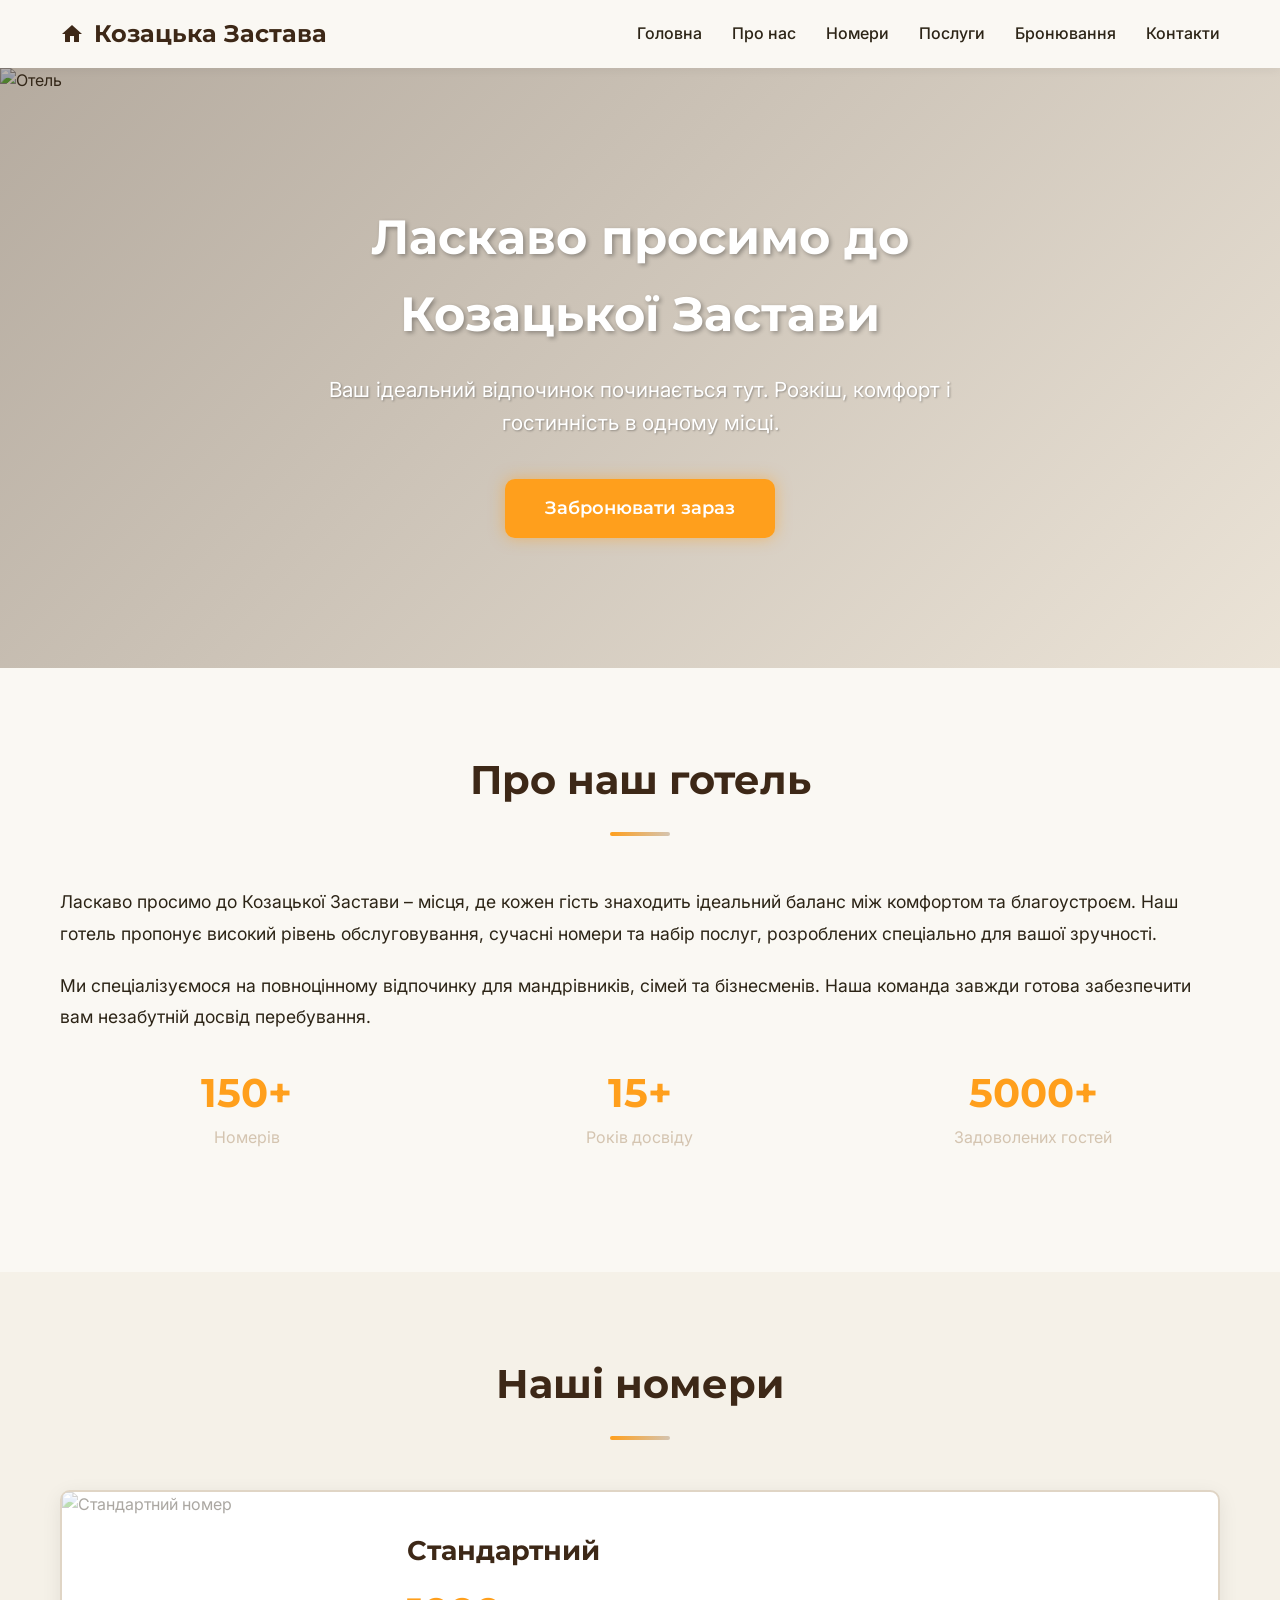
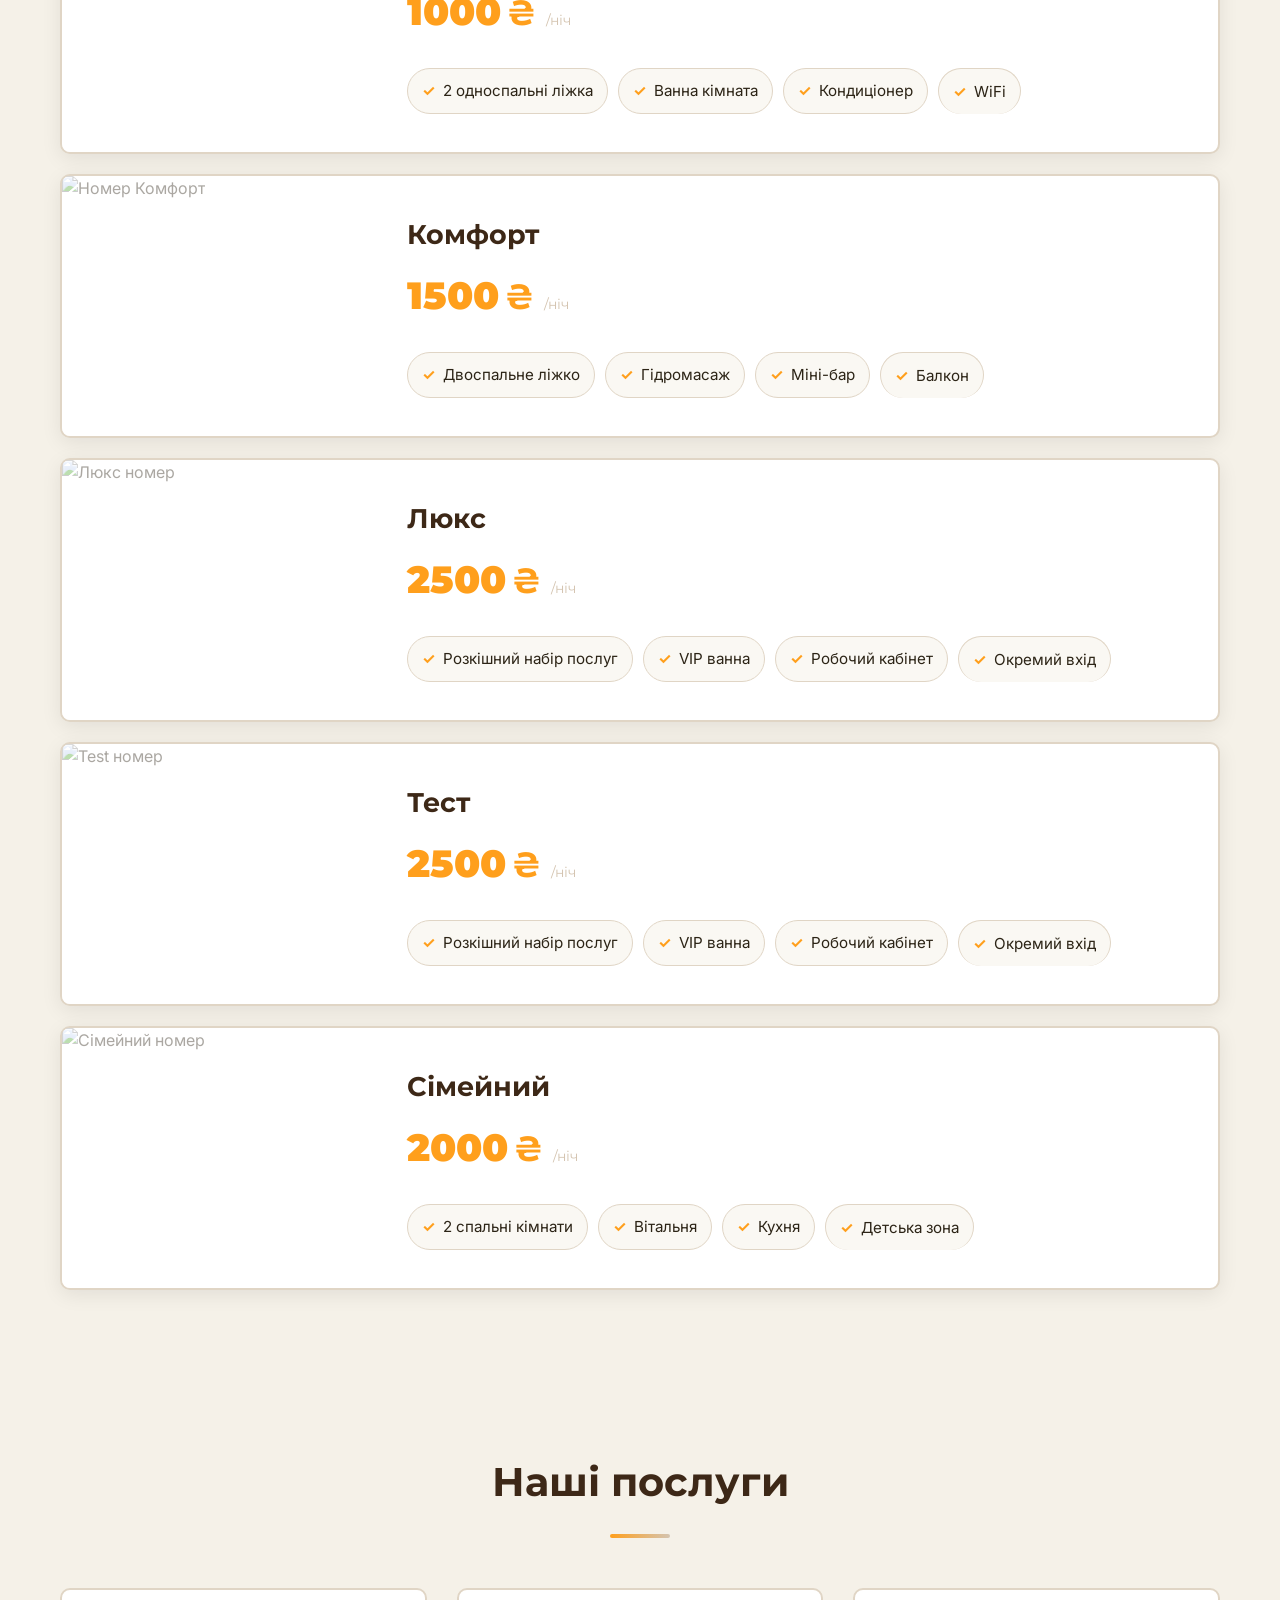
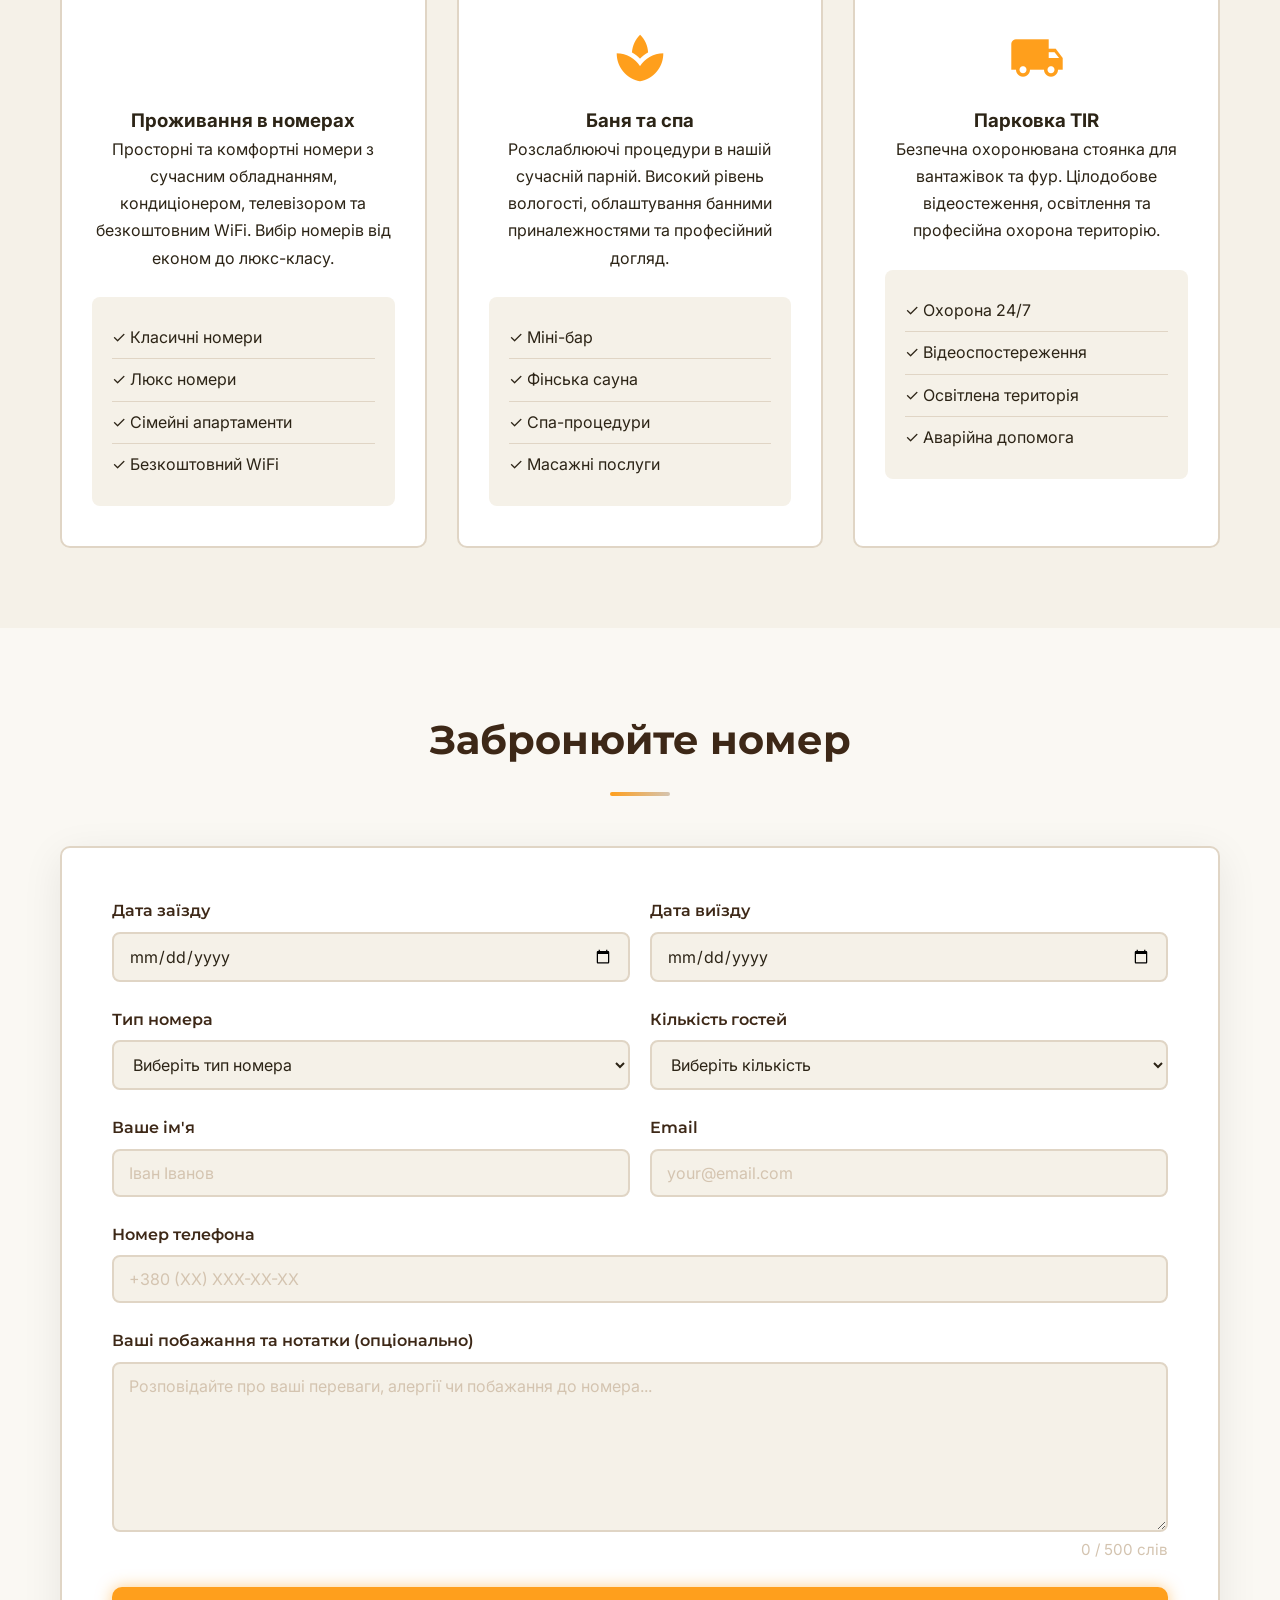
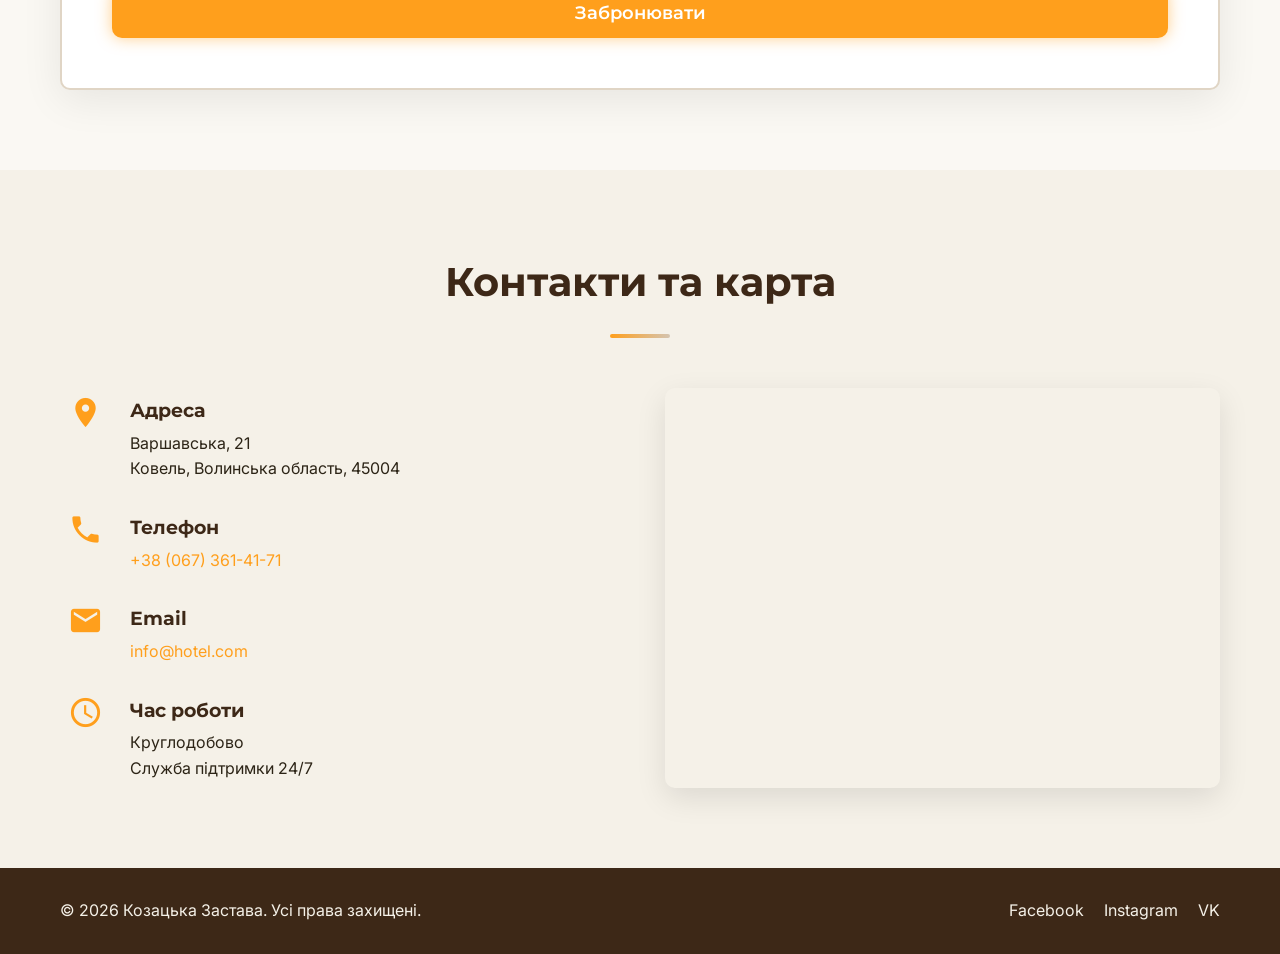
==== index.html @ b46bdb7d "Add files via upload" ====
<!DOCTYPE html>
<html lang="ru">
<head>
    <meta charset="UTF-8">
    <meta name="viewport" content="width=device-width, initial-scale=1.0">
    <title>Козацька Застава - Комфорт та гостинність</title>
    <link rel="stylesheet" href="style.css">
    <!-- Google Fonts -->
    <link href="https://fonts.googleapis.com/css2?family=Inter:wght@300;400;600;700&family=Montserrat:wght@500;600;700&display=swap" rel="stylesheet">
    <!-- Google Material Icons -->
    <link href="https://fonts.googleapis.com/icon?family=Material+Icons" rel="stylesheet">
</head>
<body>
    <!-- Навигация -->
    <nav class="navbar">
        <div class="container">
            <div class="navbar-content">
                <div class="logo">
                    <span class="material-icons logo-icon">home</span>
                    <span class="logo-text">Козацька Застава</span>
                </div>
                <ul class="nav-links">
                    <li><a href="#hero">Головна</a></li>
                    <li><a href="#about">Про нас</a></li>
                    <li><a href="#rooms">Номери</a></li>
                    <li><a href="#services">Послуги</a></li>
                    <li><a href="#booking">Бронювання</a></li>
                    <li><a href="#contacts">Контакти</a></li>
                </ul>
            </div>
        </div>
    </nav>

    <!-- Hero Section -->
    <section id="hero" class="hero">
        <div class="hero-content">
            <h1 class="hero-title">Ласкаво просимо до Козацької Застави</h1>
            <p class="hero-subtitle">Ваш ідеальний відпочинок починається тут. Розкіш, комфорт і гостинність в одному місці.</p>
            <a href="#booking" class="btn btn-primary btn-large">Забронювати зараз</a>
        </div>
        <div class="hero-overlay"></div>
        <img src="https://picsum.photos/seed/hotelhero/1920/1080" alt="Отель" class="hero-image">
    </section>

    <!-- О нас -->
    <section id="about" class="about">
        <div class="container">
            <div class="section-header">
                <h2>Про наш готель</h2>
                <div class="decorative-line"></div>
            </div>
            <div class="about-content fade-in">
                <div class="about-text">
                    <p>Ласкаво просимо до Козацької Застави – місця, де кожен гість знаходить ідеальний баланс між комфортом та благоустроєм. Наш готель пропонує високий рівень обслуговування, сучасні номери та набір послуг, розроблених спеціально для вашої зручності.</p>
                    <p>Ми спеціалізуємося на повноцінному відпочинку для мандрівників, сімей та бізнесменів. Наша команда завжди готова забезпечити вам незабутній досвід перебування.</p>
                    <div class="about-stats">
                        <div class="stat">
                            <span class="stat-number">150+</span>
                            <span class="stat-label">Номерів</span>
                        </div>
                        <div class="stat">
                            <span class="stat-number">15+</span>
                            <span class="stat-label">Років досвіду</span>
                        </div>
                        <div class="stat">
                            <span class="stat-number">5000+</span>
                            <span class="stat-label">Задоволених гостей</span>
                        </div>
                    </div>
                </div>
            </div>
        </div>
    </section>

    <!-- Номера для бронювання -->
    <section id="rooms" class="rooms">
        <div class="container">
            <div class="section-header">
                <h2>Наші номери</h2>
                <div class="decorative-line"></div>
            </div>
            <div class="rooms-grid">
                <!-- Стандартний номер -->
                <div class="room-card fade-in" data-room="standard" tabindex="0" role="button" aria-label="Детальніше про Стандартний номер">
                    <div class="room-image">
                        <img src="https://picsum.photos/seed/standard/800/600" alt="Стандартний номер">
                        <div class="room-overlay"></div>
                    </div>
                    <div class="room-info">
                        <h3>Стандартний</h3>
                        <p class="room-price" data-price-key="standard"><span class="price-value">1000</span>₴ <span>/ніч</span></p>
                        <ul class="room-features">
                            <li>2 односпальні ліжка</li>
                            <li>Ванна кімната</li>
                            <li>Кондиціонер</li>
                            <li>WiFi</li>
                        </ul>
                    </div>
                </div>

                <!-- Комфорт номер -->
                <div class="room-card fade-in" data-room="comfort" tabindex="0" role="button" aria-label="Детальніше про Комфорт номер">
                    <div class="room-image">
                        <img src="https://picsum.photos/seed/comfort/800/600" alt="Номер Комфорт">
                        <div class="room-overlay"></div>
                    </div>
                    <div class="room-info">
                        <h3>Комфорт</h3>
                        <p class="room-price" data-price-key="comfort"><span class="price-value">1500</span>₴ <span>/ніч</span></p>
                        <ul class="room-features">
                            <li>Двоспальне ліжко</li>
                            <li>Гідромасаж</li>
                            <li>Міні-бар</li>
                            <li>Балкон</li>
                        </ul>
                    </div>
                </div>

                <!-- Люкс номер -->
                <div class="room-card fade-in" data-room="luxury" tabindex="0" role="button" aria-label="Детальніше про Люкс номер">
                    <div class="room-image">
                        <img src="https://picsum.photos/seed/luxury/800/600" alt="Люкс номер">
                        <div class="room-overlay"></div>
                    </div>
                    <div class="room-info">
                        <h3>Люкс</h3>
                        <p class="room-price" data-price-key="luxury"><span class="price-value">2500</span>₴ <span>/ніч</span></p>
                        <ul class="room-features">
                            <li>Розкішний набір послуг</li>
                            <li>VIP ванна</li>
                            <li>Робочий кабінет</li>
                            <li>Окремий вхід</li>
                        </ul>
                    </div>
                </div>

                <!-- test номер -->
                <div class="room-card fade-in" data-room="test" tabindex="0" role="button" aria-label="Детальніше про Test номер">
                    <div class="room-image">
                        <img src="https://dynamic-media-cdn.tripadvisor.com/media/photo-o/30/b0/1b/8e/caption.jpg?w=1200&h=-1&s=1" alt="Test номер">
                        <div class="room-overlay"></div>
                    </div>
                    <div class="room-info">
                        <h3>Тест</h3>
                        <p class="room-price" data-price-key="test"><span class="price-value">2500</span>₴ <span>/ніч</span></p>
                        <ul class="room-features">
                            <li>Розкішний набір послуг</li>
                            <li>VIP ванна</li>
                            <li>Робочий кабінет</li>
                            <li>Окремий вхід</li>
                        </ul>
                    </div>
                </div>


                <!-- Сімейний номер -->
                <div class="room-card fade-in" data-room="family" tabindex="0" role="button" aria-label="Детальніше про Сімейний номер">
                    <div class="room-image">
                        <img src="https://picsum.photos/seed/family/800/600" alt="Сімейний номер">
                        <div class="room-overlay"></div>
                    </div>
                    <div class="room-info">
                        <h3>Сімейний</h3>
                        <p class="room-price" data-price-key="family"><span class="price-value">2000</span>₴ <span>/ніч</span></p>
                        <ul class="room-features">
                            <li>2 спальні кімнати</li>
                            <li>Вітальня</li>
                            <li>Кухня</li>
                            <li>Детська зона</li>
                        </ul>
                    </div>
                </div>
            </div>
        </div>
    </section>

    <!-- Послуги -->
    <section id="services" class="services">
        <div class="container">
            <div class="section-header">
                <h2>Наші послуги</h2>
                <div class="decorative-line"></div>
            </div>
            <div class="services-grid">
                <!-- Карточка: Проживание -->
                <div class="service-card fade-in">
                    <div class="service-icon material-icons">bed</div>
                    <h3>Проживання в номерах</h3>
                    <p>Просторні та комфортні номери з сучасним обладнанням, кондиціонером, телевізором та безкоштовним WiFi. Вибір номерів від економ до люкс-класу.</p>
                    <ul class="service-features">
                        <li>✓ Класичні номери</li>
                        <li>✓ Люкс номери</li>
                        <li>✓ Сімейні апартаменти</li>
                        <li>✓ Безкоштовний WiFi</li>
                    </ul>
                </div>

                <!-- Карточка: Баня -->
                <div class="service-card fade-in">
                    <div class="service-icon material-icons">spa</div>
                    <h3>Баня та спа</h3>
                    <p>Розслаблюючі процедури в нашій сучасній парній. Високий рівень вологості, облаштування банними приналежностями та професійний догляд.</p>
                    <ul class="service-features">
                        <li>✓ Міні-бар</li>
                        <li>✓ Фінська сауна</li>
                        <li>✓ Спа-процедури</li>
                        <li>✓ Масажні послуги</li>
                    </ul>
                </div>

                <!-- Карточка: Парковка TIR -->
                <div class="service-card fade-in">
                    <div class="service-icon material-icons">local_shipping</div>
                    <h3>Парковка TIR</h3>
                    <p>Безпечна охоронювана стоянка для вантажівок та фур. Цілодобове відеостеження, освітлення та професійна охорона територію.</p>
                    <ul class="service-features">
                        <li>✓ Охорона 24/7</li>
                        <li>✓ Відеоспостереження</li>
                        <li>✓ Освітлена територія</li>
                        <li>✓ Аварійна допомога</li>
                    </ul>
                </div>
            </div>
        </div>
    </section>

    <!-- Форма бронирования -->
    <section id="booking" class="booking">
        <div class="container">
            <div class="section-header">
                <h2>Забронюйте номер</h2>
                <div class="decorative-line"></div>
            </div>
            <div class="booking-form-wrapper fade-in">
                <form id="bookingForm" class="booking-form">
                    <div class="form-row">
                        <div class="form-group">
                            <label for="checkIn">Дата заїзду</label>
                            <input type="date" id="checkIn" name="checkIn" required>
                        </div>
                        <div class="form-group">
                            <label for="checkOut">Дата виїзду</label>
                            <input type="date" id="checkOut" name="checkOut" required>
                        </div>
                    </div>

                    <div class="form-row">
                        <div class="form-group">
                            <label for="roomType">Тип номера</label>
                            <select id="roomType" name="roomType" required>
                                <option value="">Виберіть тип номера</option>
                                <option value="standard">Стандартний (1000₴/ніч)</option>
                                <option value="comfort">Комфорт (1500₴/ніч)</option>
                                <option value="family">Сімейний (2000₴/ніч)</option>
                                <option value="luxury">Люкс (2500₴/ніч)</option>
                                <option value="test">Тест (3500₴/ніч)</option>

                            </select>
                        </div>
                        <div class="form-group">
                            <label for="guests">Кількість гостей</label>
                            <select id="guests" name="guests" required>
                                <option value="">Виберіть кількість</option>
                                <option value="1">1 гість</option>
                                <option value="2">2 гостей</option>
                                <option value="3">3 гостей</option>
                                <option value="4">4 гостей</option>
                                <option value="5+">5+ гостей</option>
                            </select>
                        </div>
                    </div>

                    <div class="form-row">
                        <div class="form-group">
                            <label for="name">Ваше ім'я</label>
                            <input type="text" id="name" name="name" placeholder="Іван Іванов" required>
                        </div>
                        <div class="form-group">
                            <label for="email">Email</label>
                            <input type="email" id="email" name="email" placeholder="your@email.com" required>
                        </div>
                    </div>

                    <div class="form-row">
                        <div class="form-group full-width">
                            <label for="phone">Номер телефона</label>
                            <input type="tel" id="phone" name="phone" placeholder="+380 (XX) XXX-XX-XX" required>
                        </div>
                    </div>

                    <div class="form-row">
                        <div class="form-group full-width">
                            <label for="notes">Ваші побажання та нотатки (опціонально)</label>
                            <textarea id="notes" name="notes" rows="6" placeholder="Розповідайте про ваші переваги, алергії чи побажання до номера..."></textarea>
                            <div class="notes-meta">
                                <span id="notesCounter">0 / 500 слів</span>
                            </div>
                        </div>
                    </div>

                    <button type="submit" class="btn btn-primary btn-large">Забронювати</button>
                </form>
            </div>
        </div>
    </section>

    <!-- Контакты -->
    <section id="contacts" class="contacts">
        <div class="container">
            <div class="section-header">
                <h2>Контакти та карта</h2>
                <div class="decorative-line"></div>
            </div>
            <div class="contacts-layout">
                <div class="contacts-info fade-in">
                    <div class="contact-item">
                        <span class="contact-icon material-icons">location_on</span>
                        <div>
                            <h4>Адреса</h4>
                            <p>Варшавська, 21<br>Ковель, Волинська область, 45004</p>
                        </div>
                    </div>
                    <div class="contact-item">
                        <span class="contact-icon material-icons">phone</span>
                        <div>
                            <h4>Телефон</h4>
                            <p><a href="tel:+380673614171">+38 (067) 361-41-71</a></p>
                        </div>
                    </div>
                    <div class="contact-item">
                        <span class="contact-icon material-icons">mail</span>
                        <div>
                            <h4>Email</h4>
                            <p><a href="mailto:info@hotel.com">info@hotel.com</a></p>
                        </div>
                    </div>
                    <div class="contact-item">
                        <span class="contact-icon material-icons">schedule</span>
                        <div>
                            <h4>Час роботи</h4>
                            <p>Круглодобово<br>Служба підтримки 24/7</p>
                        </div>
                    </div>
                </div>
                <div class="map-container fade-in">
                    <a href="https://maps.app.goo.gl/u7yx5z7eQkf12KbG8" target="_blank" style="display: block; border-radius: 10px; overflow: hidden; height: 400px;">
                        <iframe src="https://www.google.com/maps/embed?pb=!1m16!1m12!1m3!1d2619.287439282036!2d24.720170000000002!3d51.19130930845501!2m3!1f0!2f0!3f0!3m2!1i1024!2i768!4f13.1!2m1!1s%D0%92%D0%B0%D1%80%D1%88%D0%B0%D0%B2%D1%81%D1%8C%D0%BA%D0%B0%2C%2021%2C%20%D0%9A%D0%BE%D0%B2%D0%B5%D0%BB%D1%8C!5e0!3m2!1suk!2suk!4v1687960800000" width="100%" height="400" style="border:none;" allowfullscreen="" loading="lazy" referrerpolicy="no-referrer-when-downgrade"></iframe>
                    </a>
                </div>
            </div>
        </div>
    </section>

    <!-- Футер -->
    <footer class="footer">
        <div class="container">
            <p>&copy; 2026 Козацька Застава. Усі права захищені.</p>
            <div class="social-links">
                <a href="https://www.youtube.com/watch?v=ZH3tTktC5VQ" class="social-link">Facebook</a>
                <a href="#" class="social-link">Instagram</a>
                <a href="#" class="social-link">VK</a>
            </div>
        </div>
    </footer>

    <!-- Модальне вікно номеру -->
    <div id="roomModal" class="modal room-modal">
        <div class="modal-content room-modal-content">
            <button class="modal-close room-modal-close" type="button" aria-label="Закрити">&times;</button>
            <div class="room-modal-body">
                <div class="room-modal-gallery" id="roomGallery"></div>
                <div class="room-modal-info">
                    <h2 id="roomModalTitle"></h2>
                    <p class="room-modal-price" id="roomModalPrice"></p>
                    <p id="roomModalDescription"></p>
                    <div class="room-modal-section">
                        <h3>Переваги</h3>
                        <ul id="roomModalHighlights"></ul>
                    </div>
                    <div class="room-modal-section">
                        <h3>Що включено</h3>
                        <ul id="roomModalAmenities"></ul>
                    </div>
                </div>
            </div>
        </div>
    </div>

    <!-- Модальное окно подтверждения бронирования -->
    <div id="bookingModal" class="modal">
        <div class="modal-content">
            <div class="modal-close">&times;</div>
            <div class="modal-icon">✓</div>
            <h2>Бронювання підтверджено!</h2>
            <p>Дякуємо за ваше бронювання. Ви можете заскріншотити чек.</p>
            <div class="booking-details" id="bookingDetails"></div>
            <div class="modal-actions">
                <button class="btn btn-primary" id="closeModalBtn" type="button">Закрити</button>
            </div>
        </div>
    </div>

    <script type="text/javascript" src="https://cdn.jsdelivr.net/npm/emailjs-com@3/dist/email.min.js"></script>
    <script src="script.js"></script>
</body>
</html>
---- style.css ----
/* ===========================
   ПЕРЕМЕННЫЕ И БАЗОВЫЕ СТИЛИ
   =========================== */

:root {
    /* Цветовая гамма - бежевые оттенки */
    --primary-beige: #f5f1e8;
    --light-cream: #faf8f3;
    --sand: #e8dcc8;
    --coffee-milk: #d4c4b0;
    --dark-brown: #3d2817;
    --text-dark: #2c2416;
    
    /* Неоновый оранжевый акцент */
    --neon-orange: #ff9f1c;
    --neon-glow: rgba(255, 159, 28, 0.5);
    
    /* Служебные цвета */
    --success: #4caf50;
    --error: #f44336;
    --border-light: #e0d5c5;
    
    /* Размеры */
    --border-radius: 10px;
    --transition: all 0.3s ease;
    
    /* Шрифты */
    --font-main: 'Inter', sans-serif;
    --font-heading: 'Montserrat', sans-serif;
}

* {
    margin: 0;
    padding: 0;
    box-sizing: border-box;
}

html {
    scroll-behavior: smooth;
}

body {
    font-family: var(--font-main);
    background-color: var(--primary-beige);
    color: var(--text-dark);
    line-height: 1.6;
    overflow-x: hidden;
}

/* ===========================
   УТИЛИТЫ И КОНТЕЙНЕРЫ
   =========================== */

.container {
    max-width: 1200px;
    margin: 0 auto;
    padding: 0 20px;
}

.section-header {
    text-align: center;
    margin-bottom: 50px;
}

.section-header h2 {
    font-family: var(--font-heading);
    font-size: 2.5rem;
    color: var(--dark-brown);
    margin-bottom: 20px;
    font-weight: 700;
}

.decorative-line {
    width: 60px;
    height: 4px;
    background: linear-gradient(90deg, var(--neon-orange), var(--coffee-milk));
    margin: 0 auto 30px;
    border-radius: 2px;
}

/* ===========================
   НАВИГАЦИЯ
   =========================== */

.navbar {
    background-color: var(--light-cream);
    padding: 15px 0;
    position: sticky;
    top: 0;
    z-index: 1000;
    box-shadow: 0 2px 10px rgba(0, 0, 0, 0.05);
}

.navbar-content {
    display: flex;
    justify-content: space-between;
    align-items: center;
}

.logo {
    display: flex;
    align-items: center;
    gap: 10px;
    font-family: var(--font-heading);
    font-size: 1.5rem;
    font-weight: 700;
    color: var(--dark-brown);
}

.logo-icon {
    font-size: 2rem;
}

.nav-links {
    display: flex;
    list-style: none;
    gap: 30px;
}

.nav-links a {
    text-decoration: none;
    color: var(--text-dark);
    font-weight: 500;
    transition: var(--transition);
    position: relative;
}

.nav-links a::after {
    content: '';
    position: absolute;
    bottom: -5px;
    left: 0;
    width: 0;
    height: 2px;
    background: var(--neon-orange);
    transition: width 0.3s ease;
}

.nav-links a:hover::after {
    width: 100%;
}

/* ===========================
   КНОПКИ
   =========================== */

.btn {
    padding: 12px 24px;
    border: none;
    border-radius: var(--border-radius);
    font-family: var(--font-heading);
    font-weight: 600;
    cursor: pointer;
    transition: var(--transition);
    text-decoration: none;
    display: inline-block;
    text-align: center;
}

.btn-primary {
    background-color: var(--neon-orange);
    color: white;
    box-shadow: 0 0 15px var(--neon-glow);
}

.btn-primary:hover {
    transform: translateY(-2px);
    box-shadow: 0 0 25px var(--neon-glow), 0 5px 20px rgba(0, 0, 0, 0.1);
}

.btn-secondary {
    background-color: transparent;
    color: var(--dark-brown);
    border: 2px solid var(--dark-brown);
    box-shadow: none;
}

.btn-secondary:hover {
    background-color: var(--coffee-milk);
    color: var(--dark-brown);
}

.btn-primary:active {
    transform: translateY(0);
    box-shadow: 0 0 15px var(--neon-glow), inset 0 2px 5px rgba(0, 0, 0, 0.2);
}

.btn-large {
    padding: 15px 40px;
    font-size: 1.1rem;
}

.modal-actions {
    display: flex;
    justify-content: center;
    gap: 12px;
    flex-wrap: wrap;
    margin-top: 20px;
}

.admin-page .admin-container {
    max-width: 1000px;
    margin: 60px auto;
    padding: 30px 20px;
}

.admin-page .admin-card,
.admin-page .admin-dashboard {
    background: rgba(250, 248, 243, 0.95);
    border: 1px solid var(--border-light);
    border-radius: var(--border-radius);
    box-shadow: 0 10px 30px rgba(0, 0, 0, 0.08);
    padding: 30px;
}

.admin-page .admin-login h1,
.admin-page .admin-dashboard h1 {
    font-family: var(--font-heading);
    margin-bottom: 12px;
    color: var(--dark-brown);
}

.admin-page {
    font-size: 18px;
}

.admin-page .btn {
    padding: 14px 20px;
    font-size: 1.05rem;
}

.admin-page .admin-card,
.admin-page .admin-dashboard {
    transform: translateZ(0);
}

.admin-page label {
    display: block;
    font-weight: 600;
    margin-bottom: 8px;
    color: var(--dark-brown);
}

.admin-page input,
.admin-page select,
.admin-page textarea {
    width: 100%;
    padding: 12px 14px;
    margin-bottom: 20px;
    border: 1px solid var(--border-light);
    border-radius: var(--border-radius);
    background: white;
}

.admin-page table {
    width: 100%;
    border-collapse: collapse;
    margin-top: 20px;
}

.admin-page th,
.admin-page td {
    padding: 16px 14px;
    border: 1px solid var(--border-light);
    vertical-align: top;
    font-size: 1rem;
    white-space: normal;
}

.admin-page th {
    background: var(--light-cream);
    color: var(--dark-brown);
    font-weight: 700;
}

.admin-page .admin-dashboard-header {
    display: flex;
    justify-content: space-between;
    align-items: center;
    gap: 20px;
    flex-wrap: wrap;
}

.admin-table-wrapper {
    margin-top: 18px;
    overflow: auto;
    max-height: 60vh;
    border-radius: 8px;
    background: white;
    padding: 8px;
}

.admin-page table thead th {
    position: sticky;
    top: 0;
    background: var(--light-cream);
    z-index: 2;
}

.admin-page tbody tr:nth-child(odd) {
    background: rgba(240,235,228,0.6);
}

.admin-page td input, .admin-page td select {
    font-size: 0.98rem;
    padding: 8px 10px;
    width: 100%;
    box-sizing: border-box;
}

.admin-page .admin-summary {
    display: grid;
    grid-template-columns: repeat(3, minmax(180px, 1fr));
    gap: 15px;
    margin-top: 20px;
}

.admin-page .summary-card {
    background: var(--primary-beige);
    border: 1px solid var(--border-light);
    border-radius: var(--border-radius);
    padding: 18px;
    text-align: center;
}

.admin-page .summary-card h3 {
    margin-bottom: 10px;
    color: var(--dark-brown);
}

.admin-page .summary-card p {
    font-size: 1.4rem;
    font-weight: 700;
}

.hidden {
    display: none;
}

.admin-delete-btn {
    background-color: #f44336;
    color: white;
    border: none;
}

.admin-delete-btn:hover {
    opacity: 0.9;
}

/* ===========================
   HERO SECTION
   =========================== */

.hero {
    position: relative;
    height: 600px;
    display: flex;
    align-items: center;
    justify-content: center;
    overflow: hidden;
}

.hero-image {
    position: absolute;
    width: 100%;
    height: 100%;
    object-fit: cover;
    z-index: 1;
}

.hero-overlay {
    position: absolute;
    width: 100%;
    height: 100%;
    background: linear-gradient(135deg, rgba(61, 40, 23, 0.35), rgba(212, 196, 176, 0.3));
    z-index: 2;
}

.hero-content {
    position: relative;
    z-index: 3;
    text-align: center;
    color: white;
    max-width: 700px;
    animation: fadeInUp 0.8s ease-out;
}

.hero-title {
    font-family: var(--font-heading);
    font-size: 3rem;
    margin-bottom: 20px;
    font-weight: 700;
    text-shadow: 2px 2px 4px rgba(0, 0, 0, 0.3);
}

.hero-subtitle {
    font-size: 1.3rem;
    margin-bottom: 40px;
    text-shadow: 1px 1px 2px rgba(0, 0, 0, 0.3);
}

@keyframes fadeInUp {
    from {
        opacity: 0;
        transform: translateY(30px);
    }
    to {
        opacity: 1;
        transform: translateY(0);
    }
}

/* ===========================
   О НАС
   =========================== */

.about {
    padding: 80px 0;
    background-color: var(--light-cream);
}

.about-text {
    font-size: 1.1rem;
    color: var(--text-dark);
    line-height: 1.8;
    margin-bottom: 40px;
}

.about-text p {
    margin-bottom: 20px;
}

.about-stats {
    display: grid;
    grid-template-columns: repeat(auto-fit, minmax(150px, 1fr));
    gap: 20px;
    margin-top: 40px;
    row-gap: 30px;
}

.stat {
    display: flex;
    flex-direction: column;
    align-items: center;
    text-align: center;
}

.stat-number {
    font-family: var(--font-heading);
    font-size: 2.5rem;
    color: var(--neon-orange);
    font-weight: 700;
    line-height: 1;
}

.stat-label {
    color: var(--coffee-milk);
    margin-top: 10px;
    font-size: 1rem;
}

/* ===========================
   НОМЕРА
   =========================== */

.rooms {
    padding: 80px 0;
    background-color: var(--primary-beige);
}

.rooms-grid {
    display: flex;
    flex-direction: column;
    gap: 20px;
}

.room-card {
    display: flex;
    flex-direction: row;
    align-items: stretch;
    background-color: white;
    border-radius: var(--border-radius);
    overflow: hidden;
    box-shadow: 0 5px 20px rgba(0, 0, 0, 0.08);
    transition: var(--transition);
    border: 2px solid var(--border-light);
    cursor: pointer;
}

.room-card:hover,
.room-card:focus-visible {
    transform: translateY(-8px);
    box-shadow: 0 15px 40px rgba(255, 159, 28, 0.15);
    border-color: var(--neon-orange);
    outline: none;
}

.room-image {
    position: relative;
    flex: 0 0 320px;
    min-height: 260px;
    overflow: hidden;
}

.room-image img {
    width: 100%;
    height: 100%;
    object-fit: cover;
    transition: var(--transition);
}

.room-overlay {
    position: absolute;
    top: 0;
    left: 0;
    width: 100%;
    height: 100%;
    background-color: rgba(255, 255, 255, 0.6);
    z-index: 2;
    transition: var(--transition);
}

.room-card:hover .room-overlay {
    opacity: 0;
    background-color: rgba(255, 255, 255, 0);
}

.room-card:hover .room-image img {
    transform: scale(1.05);
}

.room-info {
    padding: 25px;
    display: flex;
    flex-direction: column;
    justify-content: center;
    gap: 12px;
}

.room-info h3 {
    font-family: var(--font-heading);
    font-size: 1.7rem;
    color: var(--dark-brown);
    margin-bottom: 0;
    font-weight: 700;
}

.room-price {
    font-size: 2.2rem;
    color: var(--neon-orange);
    font-weight: 700;
    margin-bottom: 15px;
    font-family: var(--font-heading);
}

.room-price span {
    font-size: 0.9rem;
    color: var(--coffee-milk);
    font-weight: 400;
}

/* Make the numeric price prominent even though other spans are smaller */
.room-price .price-value {
    font-size: 2.4rem;
    color: var(--neon-orange);
    font-weight: 900;
    line-height: 1;
    margin-right: 6px;
}

.room-features {
    list-style: none;
    display: flex;
    flex-wrap: wrap;
    gap: 10px;
    padding: 0;
    margin: 0;
}

.room-features li {
    font-size: 0.95rem;
    color: var(--text-dark);
    padding: 10px 14px;
    border-radius: 999px;
    background-color: var(--light-cream);
    border: 1px solid var(--border-light);
    position: relative;
    display: inline-flex;
    align-items: center;
    min-width: fit-content;
}

.room-features li::before {
    content: '✓';
    margin-right: 8px;
    color: var(--neon-orange);
    font-weight: 700;
    position: static;
}

.room-features li:last-child {
    border-bottom: none;
}

.room-modal .modal-content {
    max-width: 1000px;
    width: min(95vw, 1000px);
    padding: 30px;
}

.room-modal-body {
    display: grid;
    grid-template-columns: 1.1fr 0.9fr;
    gap: 30px;
    align-items: start;
}

.room-modal-gallery {
    display: grid;
    gap: 12px;
}

.room-modal-gallery img {
    width: 100%;
    height: 220px;
    object-fit: cover;
    border-radius: 12px;
    border: 2px solid var(--border-light);
}

.room-modal-info h2 {
    font-family: var(--font-heading);
    color: var(--dark-brown);
    margin-bottom: 8px;
}

.room-modal-price {
    font-size: 1.6rem;
    font-weight: 700;
    color: var(--neon-orange);
    margin-bottom: 12px;
}

.room-modal-info p {
    color: var(--text-dark);
    margin-bottom: 16px;
    line-height: 1.7;
}

.room-modal-section {
    margin-top: 20px;
}

.room-modal-section h3 {
    font-family: var(--font-heading);
    color: var(--dark-brown);
    margin-bottom: 10px;
}

.room-modal-section ul {
    list-style: none;
    padding-left: 0;
}

.room-modal-section li {
    padding: 8px 0;
    padding-left: 20px;
    position: relative;
    border-bottom: 1px solid var(--border-light);
}

.room-modal-section li::before {
    content: '•';
    position: absolute;
    left: 0;
    color: var(--neon-orange);
    font-weight: 700;
}

.room-modal-section li:last-child {
    border-bottom: none;
}

/* ===========================
   УСЛУГИ
   =========================== */

.services {
    padding: 80px 0;
    background-color: var(--primary-beige);
}

.services-grid {
    display: grid;
    grid-template-columns: repeat(auto-fit, minmax(300px, 1fr));
    gap: 30px;
}

.service-card {
    background-color: white;
    padding: 40px 30px;
    border-radius: var(--border-radius);
    border: 2px solid var(--border-light);
    text-align: center;
    transition: var(--transition);
    position: relative;
    overflow: hidden;
}

.service-card::before {
    content: '';
    position: absolute;
    top: 0;
    left: -100%;
    width: 100%;
    height: 100%;
    background: linear-gradient(90deg, transparent, rgba(255, 159, 28, 0.1), transparent);
    transition: left 0.5s ease;
}

.service-card:hover {
    transform: translateY(-10px) scale(1.02);
    box-shadow: 0 15px 40px rgba(255, 159, 28, 0.15);
    border-color: var(--neon-orange);
}

.service-card:hover::before {
    left: 100%;
}

.service-icon {
    font-size: 3rem;
    margin-bottom: 20px;
    display: inline-block;
}

.service-icon.material-icons {
    font-size: 3.5rem;
    margin-bottom: 20px;
    display: inline-block;
    color: var(--neon-orange);
    font-family: 'Material Icons';
}

.service-card p {
    color: var(--text-dark);
    margin-bottom: 25px;
    line-height: 1.7;
}

.service-features {
    list-style: none;
    text-align: left;
    background-color: var(--primary-beige);
    padding: 20px;
    border-radius: 8px;
    margin-top: 20px;
}

.service-features li {
    padding: 8px 0;
    color: var(--text-dark);
    border-bottom: 1px solid var(--border-light);
}

.service-features li:last-child {
    border-bottom: none;
}

/* ===========================
   ФОРМА БРОНИРОВАНИЯ
   =========================== */

.booking {
    padding: 80px 0;
    background-color: var(--light-cream);
}

.booking-form-wrapper {
    background-color: white;
    padding: 50px;
    border-radius: var(--border-radius);
    box-shadow: 0 10px 40px rgba(0, 0, 0, 0.08);
    border: 2px solid var(--border-light);
}

.booking-form {
    display: flex;
    flex-direction: column;
    gap: 25px;
}

.form-row {
    display: grid;
    grid-template-columns: repeat(auto-fit, minmax(250px, 1fr));
    gap: 20px;
}

.form-group {
    display: flex;
    flex-direction: column;
}

.form-group.full-width {
    grid-column: 1 / -1;
}

.form-group label {
    font-family: var(--font-heading);
    font-weight: 600;
    color: var(--dark-brown);
    margin-bottom: 8px;
}

.form-group input,
.form-group select,
.form-group textarea {
    padding: 12px 15px;
    border: 2px solid var(--border-light);
    border-radius: 8px;
    font-family: var(--font-main);
    font-size: 1rem;
    color: var(--text-dark);
    background-color: var(--primary-beige);
    transition: var(--transition);
}

.form-group input:focus,
.form-group select:focus,
.form-group textarea:focus {
    outline: none;
    border-color: var(--neon-orange);
    background-color: white;
    box-shadow: 0 0 10px var(--neon-glow);
}

.form-group textarea {
    min-height: 170px;
}

.form-group input::placeholder,
.form-group textarea::placeholder {
    color: var(--coffee-milk);
}

/* ===========================
   КОНТАКТЫ
   =========================== */

.contacts {
    padding: 80px 0;
    background-color: var(--primary-beige);
}

.contacts-layout {
    display: grid;
    grid-template-columns: 1fr 1fr;
    gap: 50px;
    align-items: center;
}

.contacts-info {
    display: flex;
    flex-direction: column;
    gap: 30px;
}

.contact-item {
    display: flex;
    gap: 20px;
    align-items: flex-start;
}

.contact-icon {
    font-size: 2rem;
    min-width: 50px;
    text-align: center;
}

.contact-icon.material-icons {
    font-size: 2.2rem;
    min-width: 50px;
    text-align: center;
    color: var(--neon-orange);
    font-family: 'Material Icons';
}

.contact-item h4 {
    font-family: var(--font-heading);
    color: var(--dark-brown);
    margin-bottom: 5px;
    font-size: 1.2rem;
}

.contact-item p {
    color: var(--text-dark);
    line-height: 1.6;
}

.contact-item a {
    color: var(--neon-orange);
    text-decoration: none;
    transition: var(--transition);
}

.contact-item a:hover {
    text-decoration: underline;
}

.map-container {
    border-radius: var(--border-radius);
    overflow: hidden;
    box-shadow: 0 10px 30px rgba(0, 0, 0, 0.1);
}

/* ===========================
   ФУТЕР
   =========================== */

.footer {
    background-color: var(--dark-brown);
    color: var(--primary-beige);
    padding: 30px 0;
    text-align: center;
}

.footer .container {
    display: flex;
    justify-content: space-between;
    align-items: center;
}

.social-links {
    display: flex;
    gap: 20px;
}

.social-link {
    color: var(--primary-beige);
    text-decoration: none;
    transition: var(--transition);
}

.social-link:hover {
    color: var(--neon-orange);
}

/* ===========================
   МОДАЛЬНОЕ ОКНО
   =========================== */

.modal {
    display: none;
    position: fixed;
    z-index: 2000;
    left: 0;
    top: 0;
    width: 100%;
    height: 100%;
    background-color: rgba(0, 0, 0, 0.5);
    align-items: center;
    justify-content: center;
    animation: fadeIn 0.3s ease-out;
    overflow-y: auto;
    padding: 20px;
}

.modal.show {
    display: flex;
}

.modal-content {
    background-color: var(--light-cream);
    padding: 40px;
    border-radius: var(--border-radius);
    text-align: center;
    max-width: 500px;
    width: 100%;
    position: relative;
    animation: slideIn 0.3s ease-out;
    border: 2px solid var(--neon-orange);
    box-shadow: 0 0 30px var(--neon-glow);
    max-height: 90vh;
    overflow-y: auto;
}

.modal-close {
    position: absolute;
    top: 15px;
    right: 20px;
    font-size: 2rem;
    cursor: pointer;
    color: var(--text-dark);
    transition: var(--transition);
}

.modal-close:hover {
    color: var(--neon-orange);
}

.modal-icon {
    font-size: 4rem;
    margin-bottom: 20px;
    animation: scaleIn 0.5s ease-out 0.1s both;
}

.modal-content h2 {
    font-family: var(--font-heading);
    color: var(--dark-brown);
    margin-bottom: 15px;
    font-size: 1.8rem;
}

.modal-content p {
    color: var(--text-dark);
    margin-bottom: 25px;
}

.booking-details {
    background-color: var(--primary-beige);
    padding: 20px;
    border-radius: 8px;
    margin-bottom: 25px;
    text-align: left;
}

.booking-details p {
    margin-bottom: 10px;
    display: flex;
    justify-content: space-between;
    border-bottom: 1px solid var(--border-light);
    padding-bottom: 10px;
    gap: 12px;
    flex-wrap: wrap;
}

.booking-details p span,
.booking-details p strong {
    min-width: 120px;
}

.booking-details p strong {
    flex: 1;
    color: var(--dark-brown);
    word-break: break-word;
    white-space: pre-wrap;
}

.booking-details p strong.booking-notes {
    display: block;
    margin-top: 4px;
    color: #4b4b4b;
}

.booking-details p:last-child {
    border-bottom: none;
}

.notes-meta {
    margin-top: 8px;
    text-align: right;
    font-size: 0.9rem;
    color: var(--coffee-milk);
}

#notes {
    resize: vertical;
}

.notes-meta {
    margin-top: 6px;
    font-size: 0.95rem;
    color: var(--coffee-milk);
}

.admin-page #detailFields > div {
    display: flex;
    justify-content: space-between;
    gap: 12px;
    align-items: flex-start;
    flex-wrap: wrap;
    margin-bottom: 10px;
}

.admin-page #detailFields > div div:last-child {
    flex: 1;
    text-align: right;
    white-space: pre-wrap;
    word-break: break-word;
}

.booking-details strong {
    color: var(--dark-brown);
}

@keyframes fadeIn {
    from {
        opacity: 0;
    }
    to {
        opacity: 1;
    }
}

@keyframes slideIn {
    from {
        transform: translateY(-50px);
        opacity: 0;
    }
    to {
        transform: translateY(0);
        opacity: 1;
    }
}

@keyframes scaleIn {
    from {
        transform: scale(0);
        opacity: 0;
    }
    to {
        transform: scale(1);
        opacity: 1;
    }
}

/* ===========================
   FADE-IN ПРИ ПРОКРУТКЕ
   =========================== */

.fade-in {
    opacity: 0;
    transform: translateY(30px);
    transition: opacity 0.6s ease-out, transform 0.6s ease-out;
}

.fade-in.visible {
    opacity: 1;
    transform: translateY(0);
}

/* ===========================
   АДАПТИВНЫЕ СТИЛИ
   =========================== */

@media (max-width: 1024px) {
    .navbar-content {
        flex-direction: column;
        gap: 20px;
    }

    .nav-links {
        gap: 20px;
    }

    .hero-title {
        font-size: 2.2rem;
    }

    .hero-subtitle {
        font-size: 1.1rem;
    }

    .section-header h2 {
        font-size: 2rem;
    }

    .contacts-layout {
        grid-template-columns: 1fr;
    }

    .footer .container {
        flex-direction: column;
        gap: 20px;
    }
}

@media (max-width: 768px) {
    .nav-links {
        flex-wrap: wrap;
        gap: 15px;
        justify-content: center;
    }

    .hero {
        height: 400px;
    }

    .hero-title {
        font-size: 1.8rem;
    }

    .hero-subtitle {
        font-size: 1rem;
        margin-bottom: 20px;
    }

    .btn-large {
        padding: 12px 30px;
        font-size: 1rem;
    }

    .section-header h2 {
        font-size: 1.8rem;
    }

    .about-stats {
        grid-template-columns: repeat(3, 1fr);
        gap: 15px;
    }

    .services-grid {
        grid-template-columns: 1fr;
        gap: 20px;
    }

    .rooms-grid {
        flex-direction: column;
        gap: 20px;
    }

    .booking-form-wrapper {
        padding: 30px 20px;
    }

    .form-row {
        grid-template-columns: 1fr;
    }

    .modal-content {
        max-width: 90%;
        padding: 30px 20px;
    }

    .modal-content h2 {
        font-size: 1.4rem;
    }
}

@media (max-width: 480px) {
    .container {
        padding: 0 15px;
    }

    .logo {
        font-size: 1.2rem;
    }

    .nav-links {
        gap: 10px;
        font-size: 0.9rem;
    }

    .hero {
        height: 300px;
    }

    .hero-title {
        font-size: 1.5rem;
        margin-bottom: 15px;
    }

    .hero-subtitle {
        font-size: 0.95rem;
        margin-bottom: 15px;
    }

    .section-header h2 {
        font-size: 1.5rem;
        margin-bottom: 15px;
    }

    .about,
    .services,
    .rooms,
    .booking,
    .contacts {
        padding: 40px 0;
    }

    .service-card {
        padding: 20px 15px;
    }

    .room-card {
        border: 1px solid var(--border-light);
        flex-direction: column;
    }

    .room-image {
        width: 100%;
        flex: none;
        height: 200px;
    }

    .room-info {
        padding: 15px;
    }

    .room-info h3 {
        font-size: 1.2rem;
    }

    .room-price {
        font-size: 1.5rem;
    }

    .about-stats {
        grid-template-columns: 1fr;
    }

    .stat-number {
        font-size: 2rem;
    }

    .booking-form-wrapper {
        padding: 20px 15px;
    }

    .booking-form {
        gap: 15px;
    }

    .form-group input,
    .form-group select,
    .form-group textarea {
        padding: 10px 12px;
        font-size: 16px;
    }

    .modal-content {
        padding: 25px 15px;
    }

    .contact-item {
        gap: 15px;
    }

    .contact-icon {
        font-size: 1.8rem;
    }
}
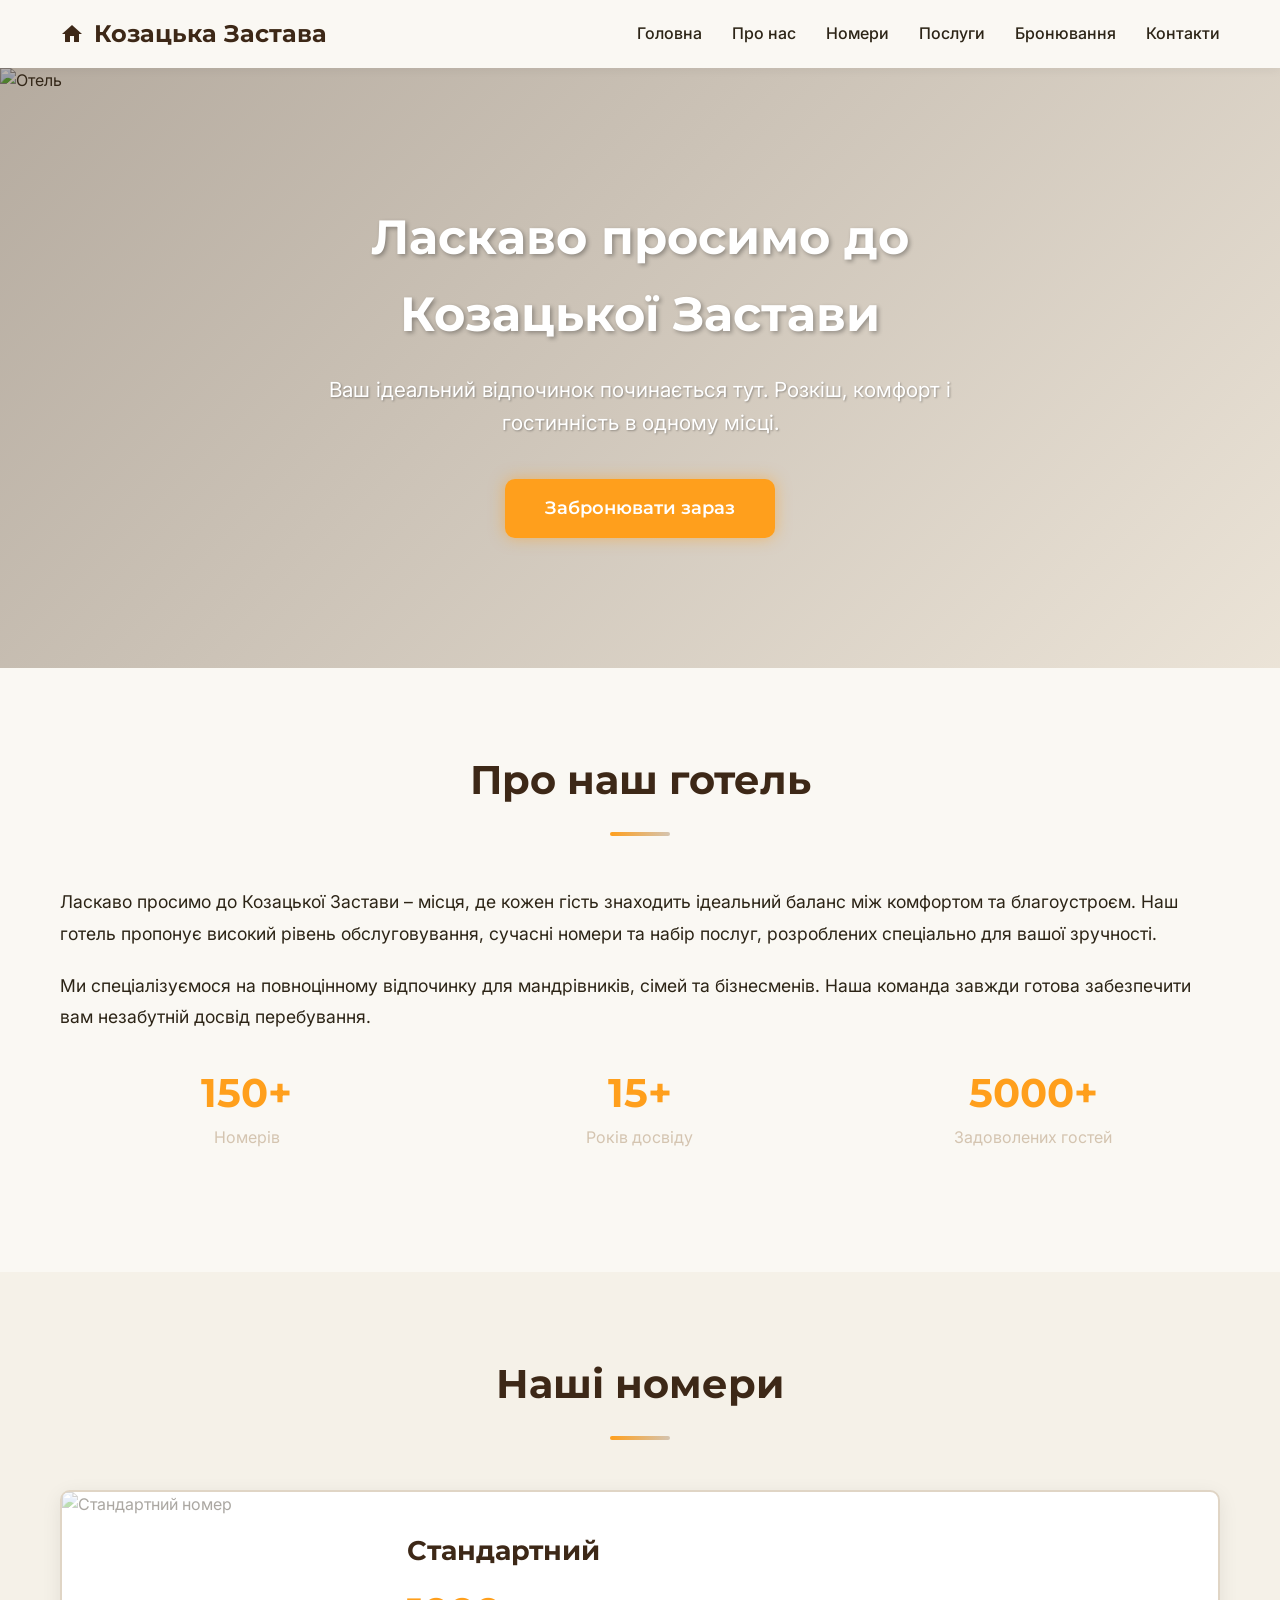
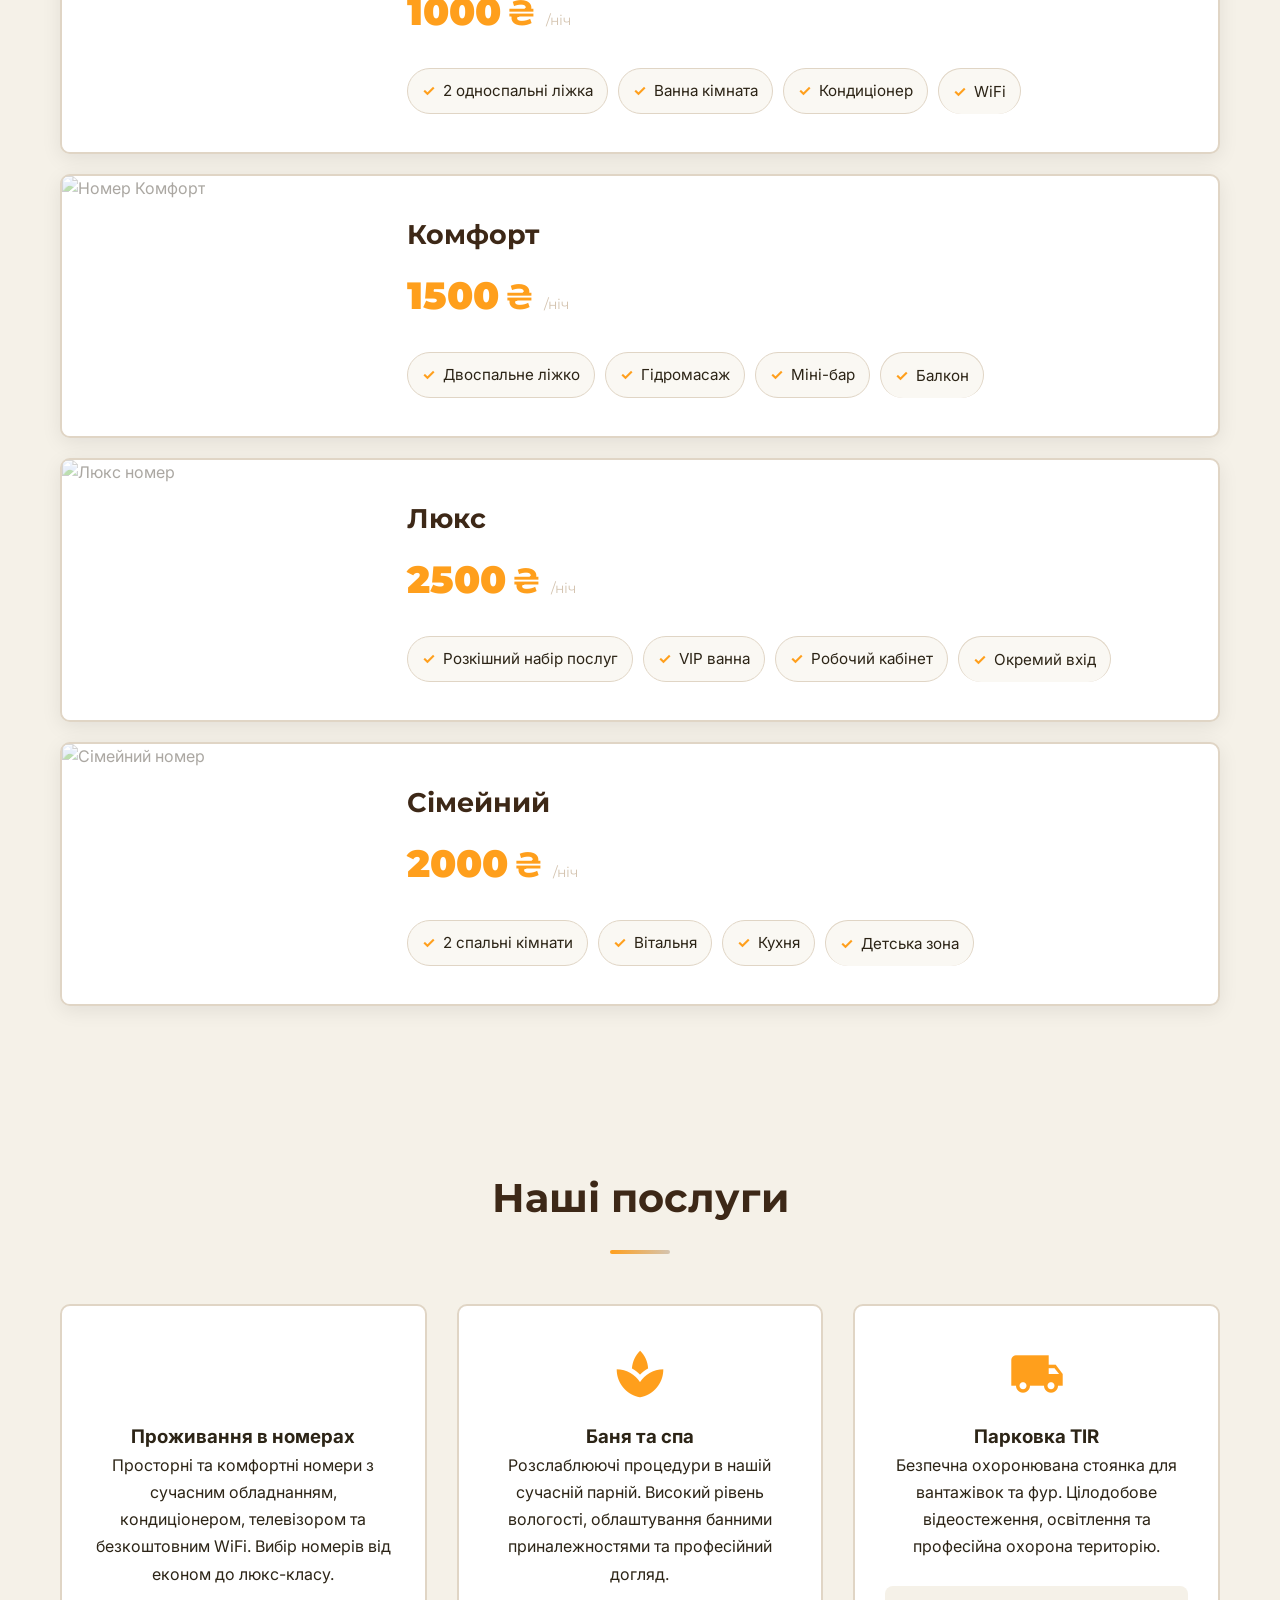
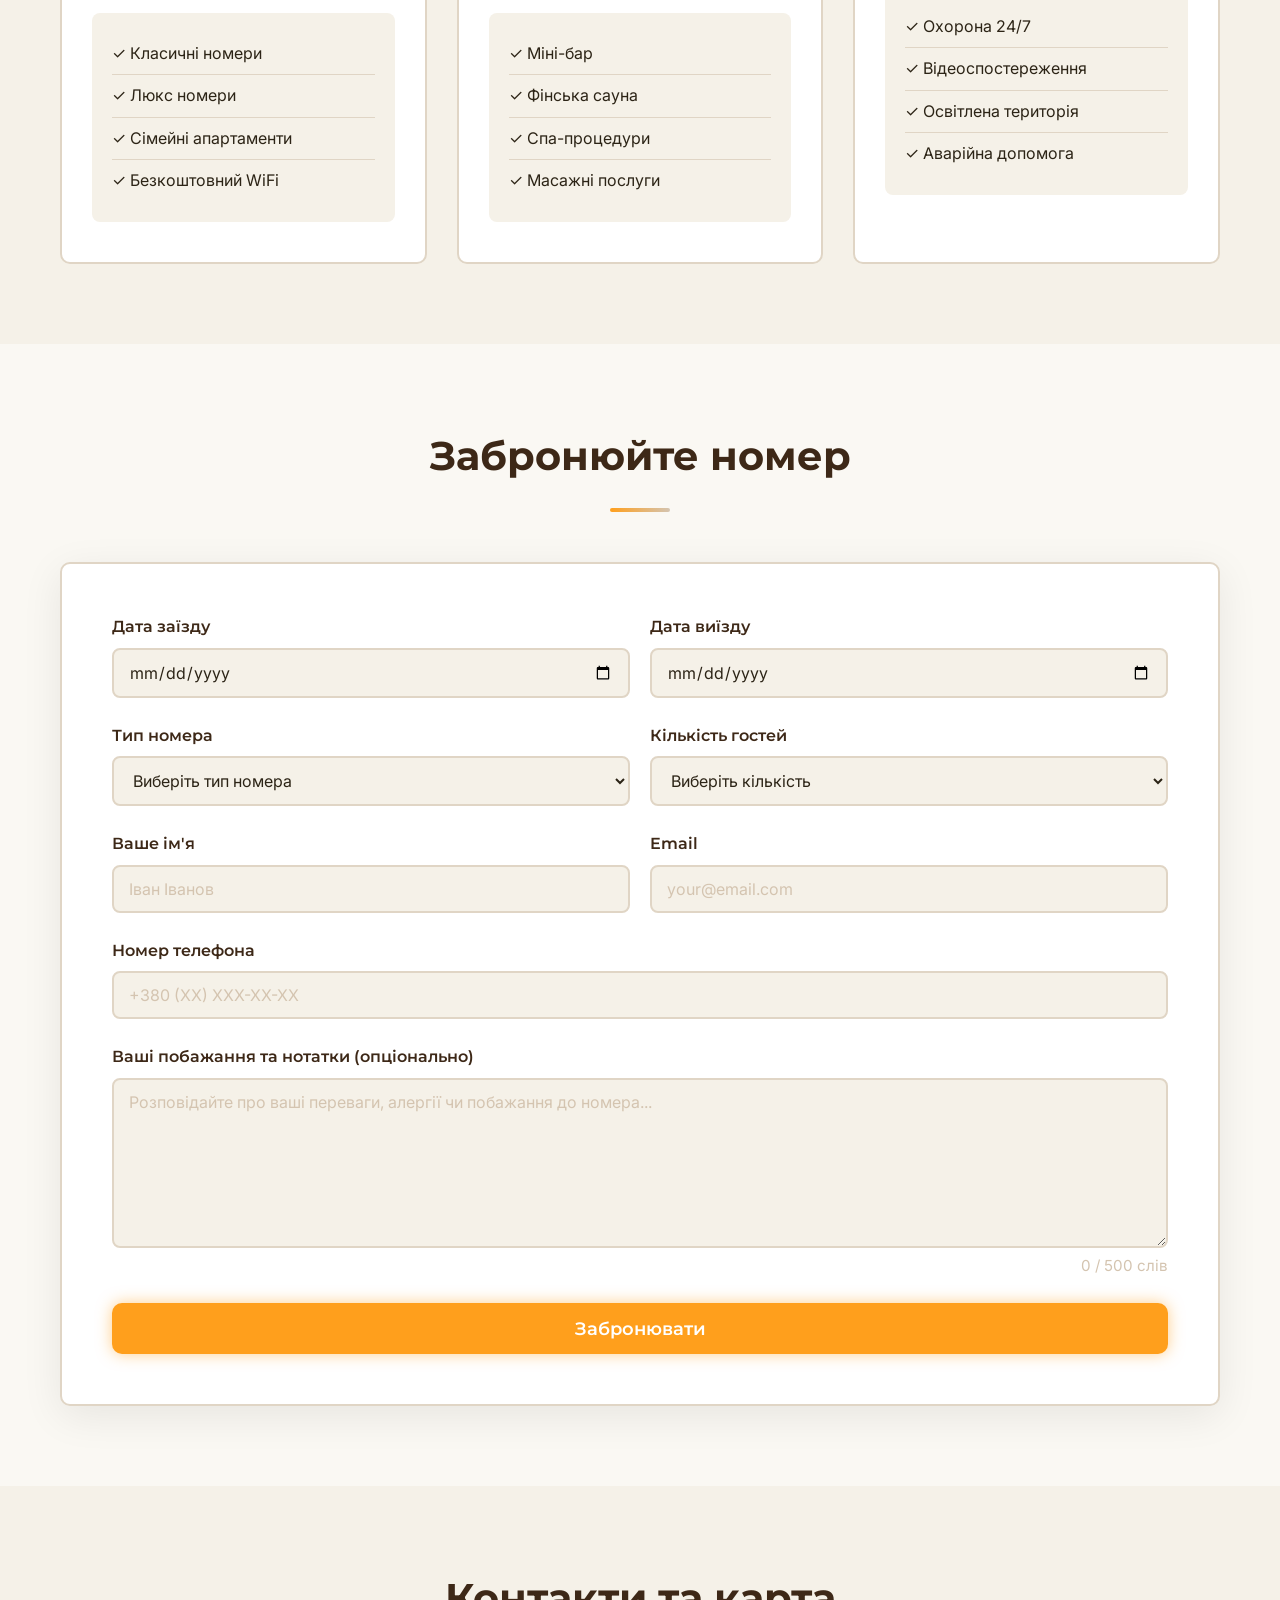
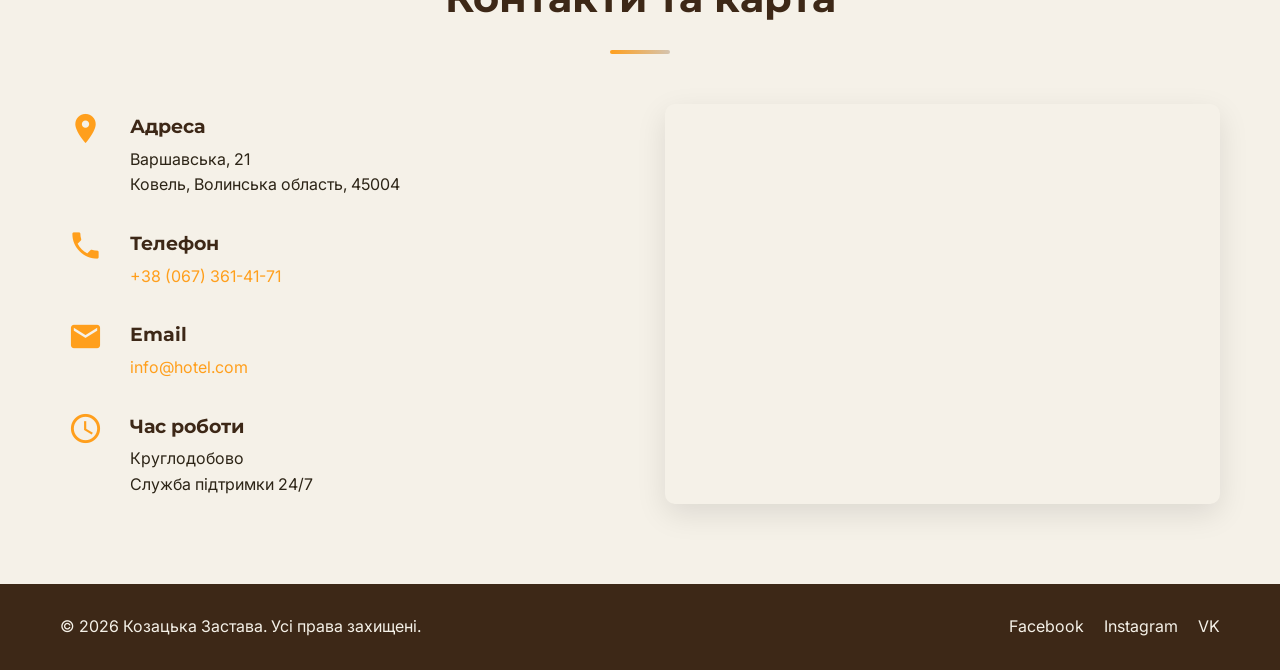
==== commit 5f09ecff: "Add files via upload" ====
--- a/index.html
+++ b/index.html
@@ -134,25 +134,6 @@
                     </div>
                 </div>
 
-                <!-- test номер -->
-                <div class="room-card fade-in" data-room="test" tabindex="0" role="button" aria-label="Детальніше про Test номер">
-                    <div class="room-image">
-                        <img src="https://dynamic-media-cdn.tripadvisor.com/media/photo-o/30/b0/1b/8e/caption.jpg?w=1200&h=-1&s=1" alt="Test номер">
-                        <div class="room-overlay"></div>
-                    </div>
-                    <div class="room-info">
-                        <h3>Тест</h3>
-                        <p class="room-price" data-price-key="test"><span class="price-value">2500</span>₴ <span>/ніч</span></p>
-                        <ul class="room-features">
-                            <li>Розкішний набір послуг</li>
-                            <li>VIP ванна</li>
-                            <li>Робочий кабінет</li>
-                            <li>Окремий вхід</li>
-                        </ul>
-                    </div>
-                </div>
-
-
                 <!-- Сімейний номер -->
                 <div class="room-card fade-in" data-room="family" tabindex="0" role="button" aria-label="Детальніше про Сімейний номер">
                     <div class="room-image">
@@ -253,7 +234,6 @@
                                 <option value="comfort">Комфорт (1500₴/ніч)</option>
                                 <option value="family">Сімейний (2000₴/ніч)</option>
                                 <option value="luxury">Люкс (2500₴/ніч)</option>
-                                <option value="test">Тест (3500₴/ніч)</option>
 
                             </select>
                         </div>
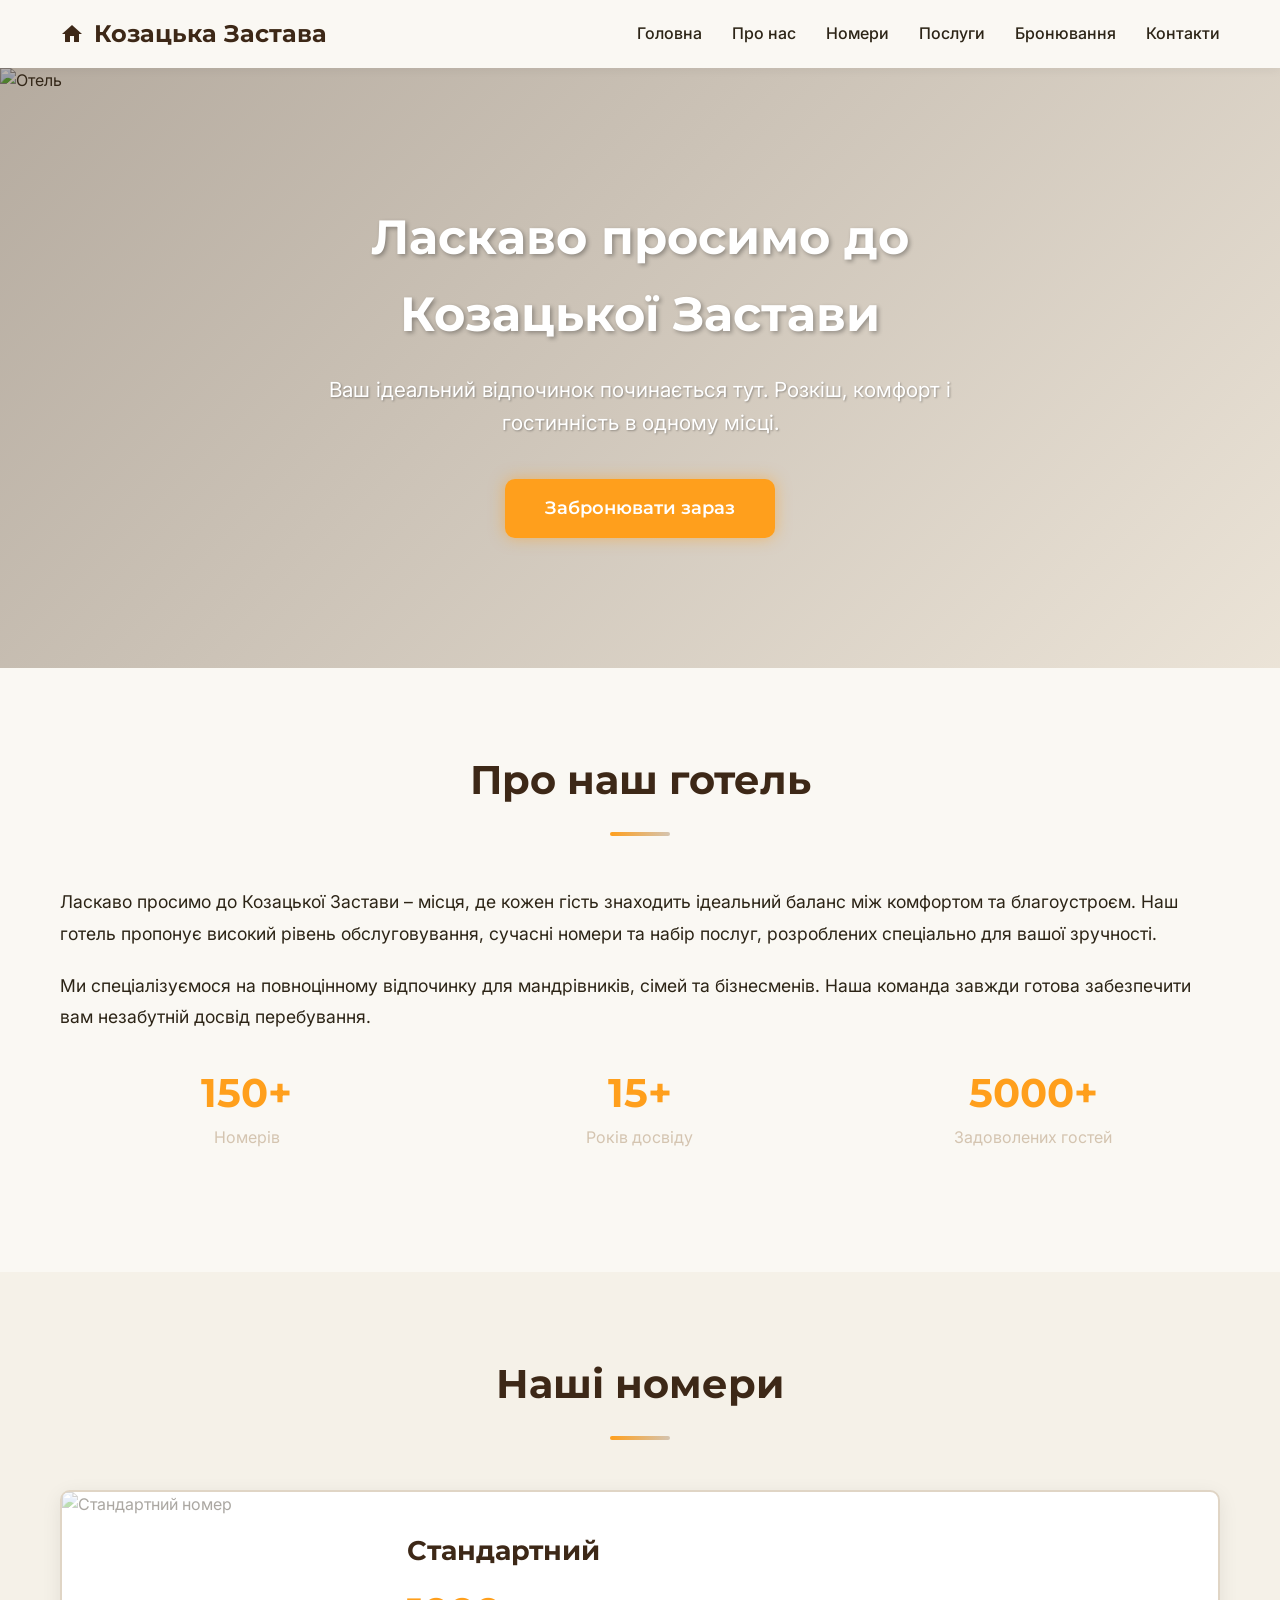
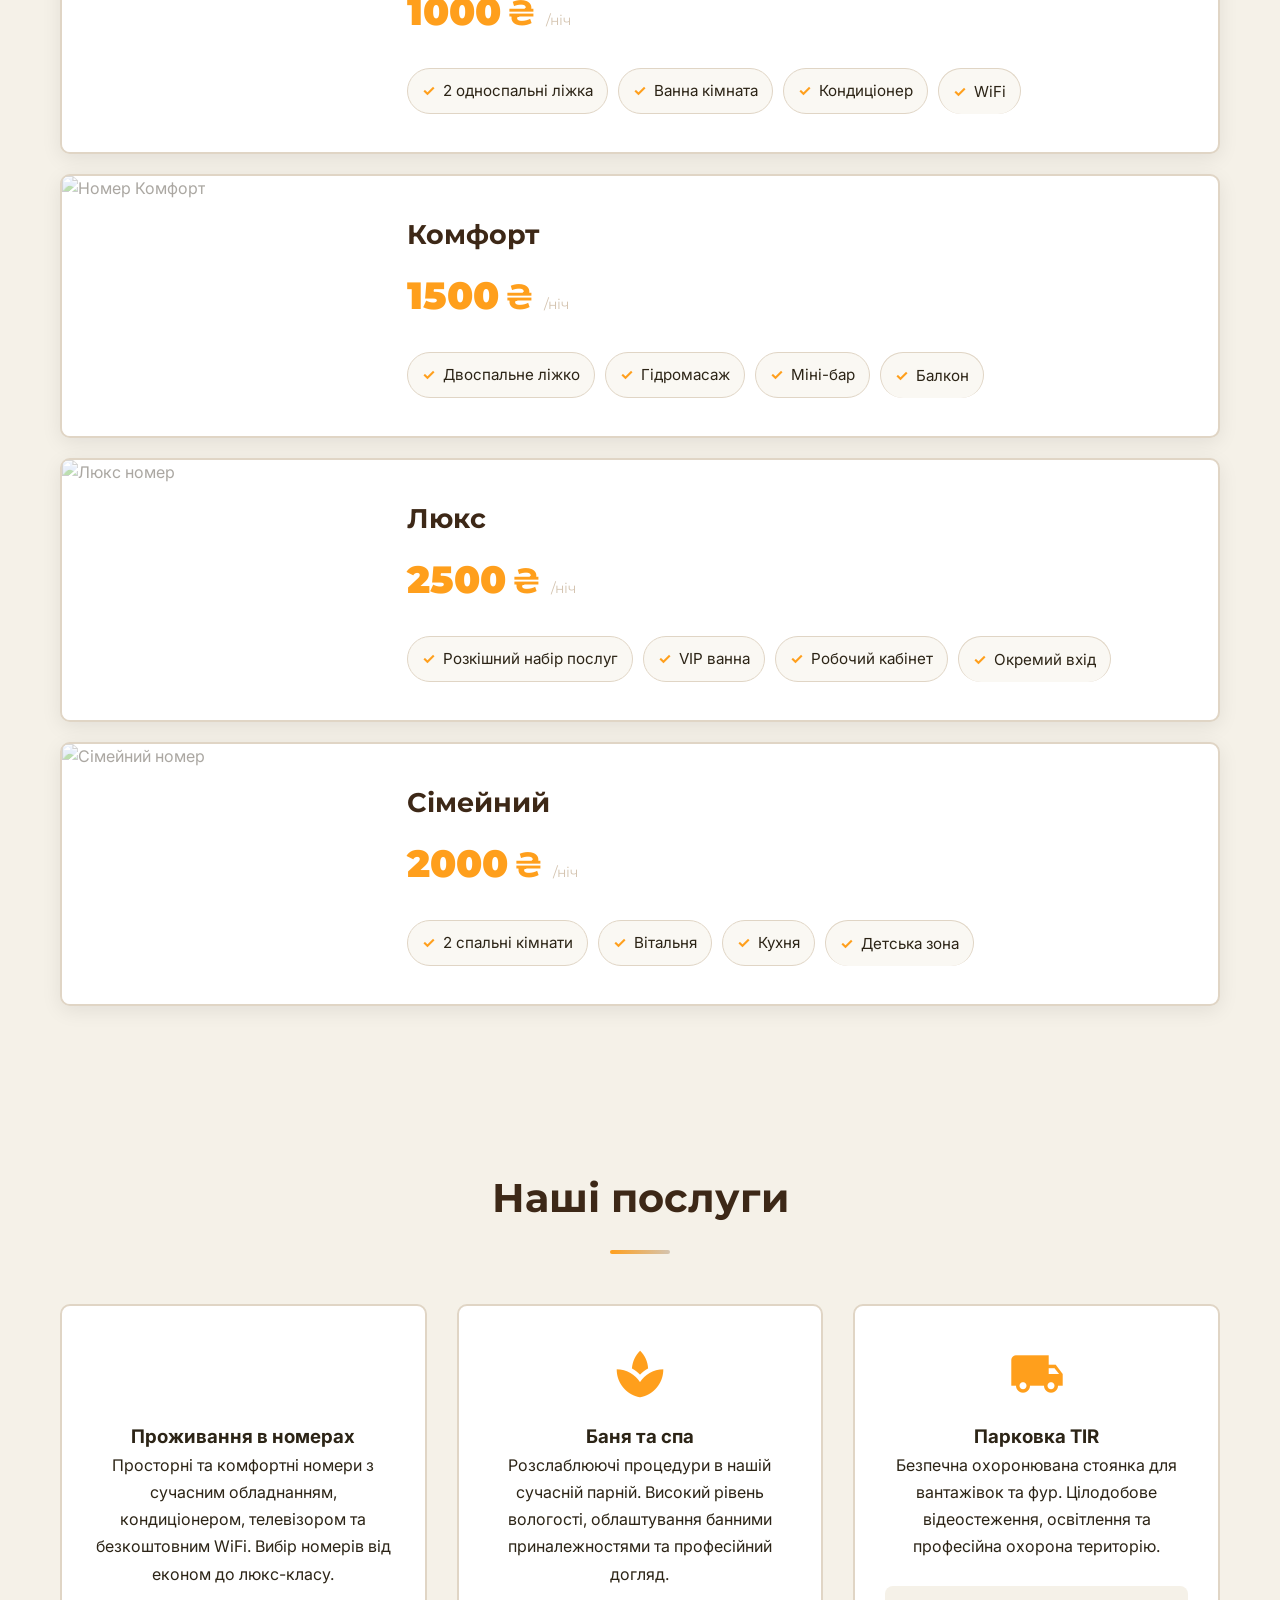
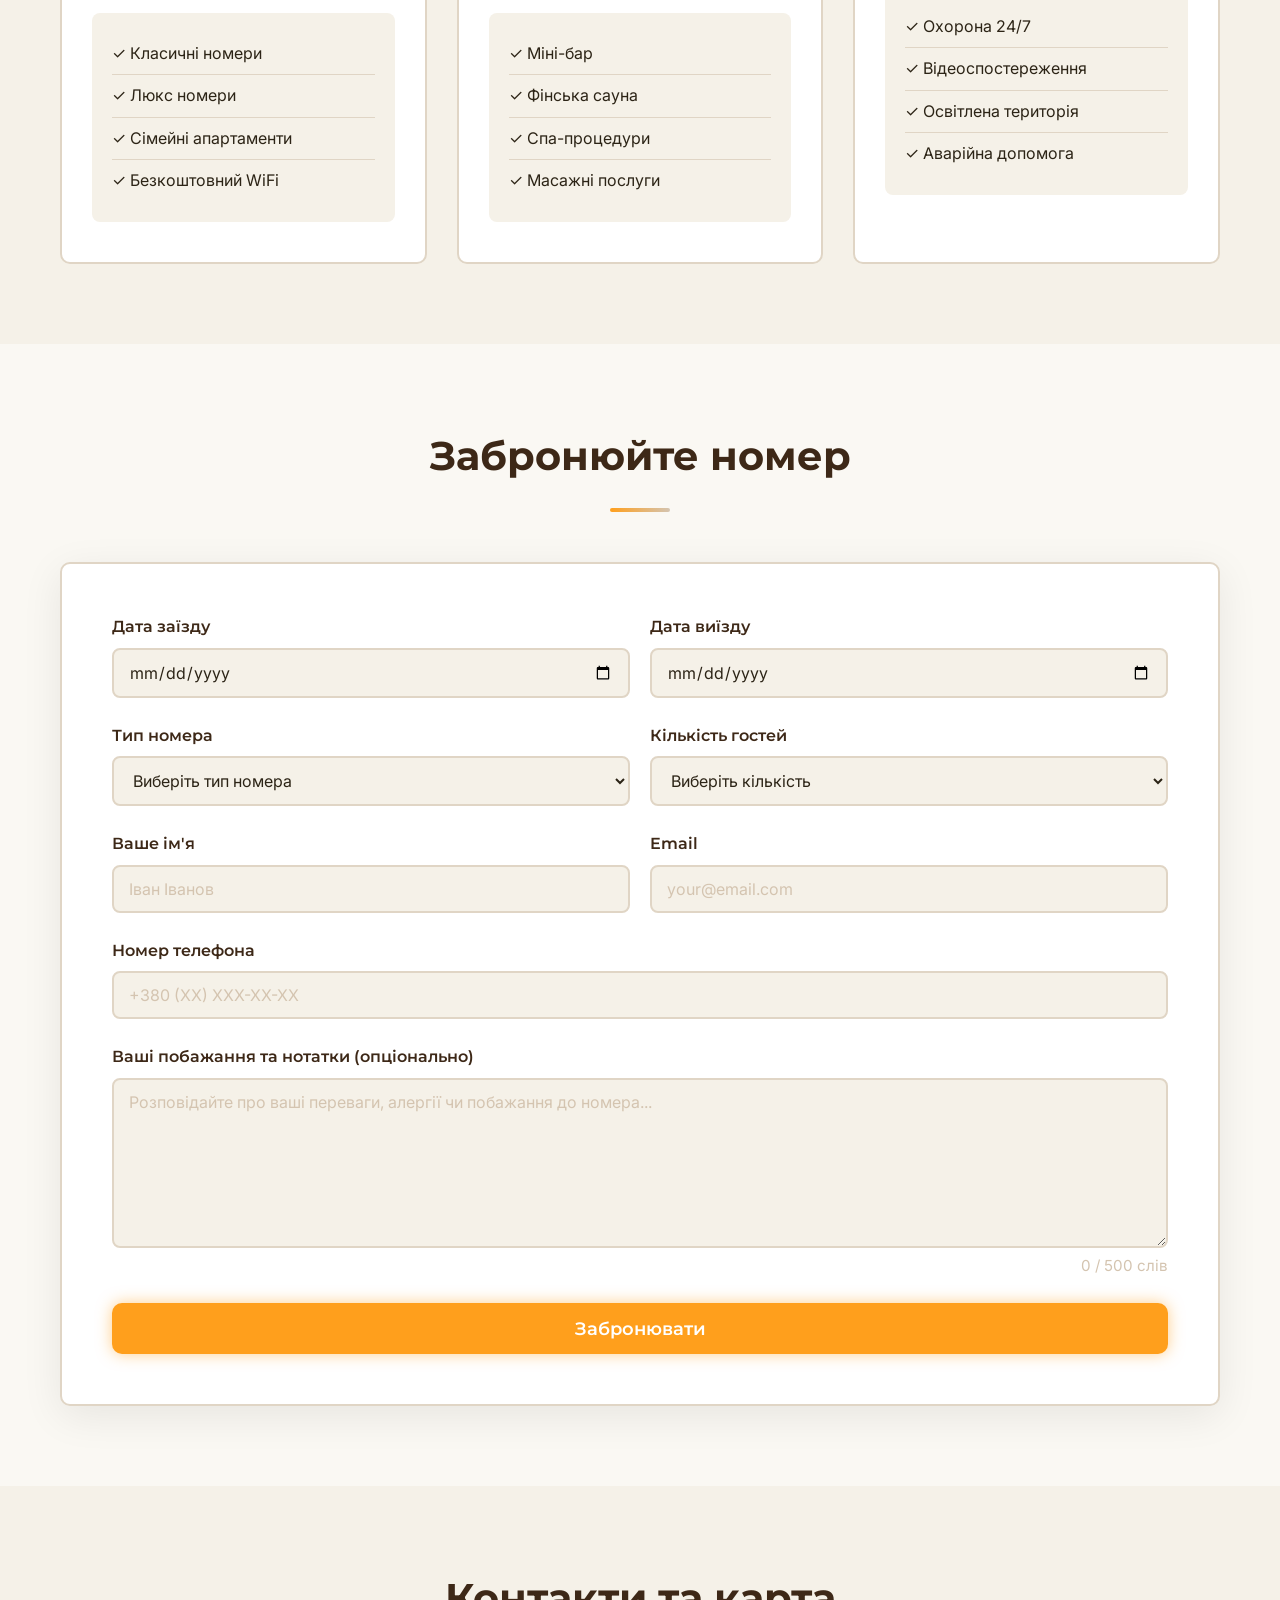
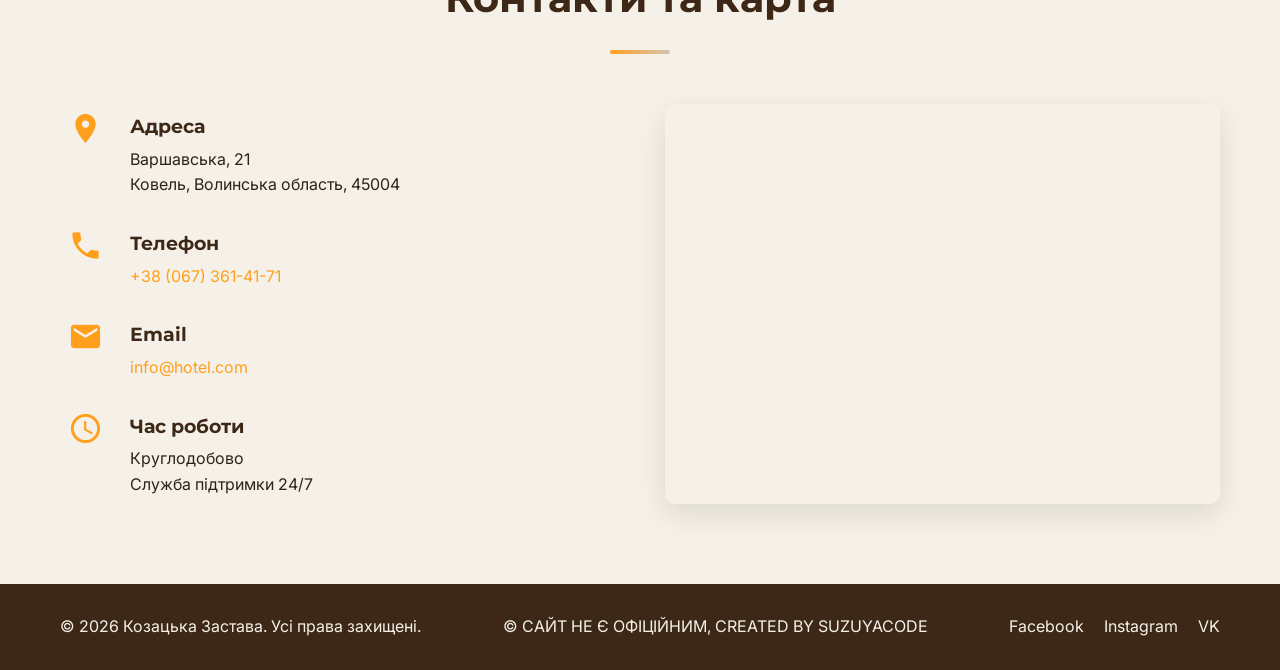
==== commit fd7c91d6: "Add files via upload" ====
--- a/index.html
+++ b/index.html
@@ -335,8 +335,9 @@
     <footer class="footer">
         <div class="container">
             <p>&copy; 2026 Козацька Застава. Усі права захищені.</p>
+            <p>&copy; САЙТ НЕ Є ОФІЦІЙНИМ, CREATED BY SUZUYACODE</p>
             <div class="social-links">
-                <a href="https://www.youtube.com/watch?v=ZH3tTktC5VQ" class="social-link">Facebook</a>
+                <a href="#" class="social-link">Facebook</a>
                 <a href="#" class="social-link">Instagram</a>
                 <a href="#" class="social-link">VK</a>
             </div>
